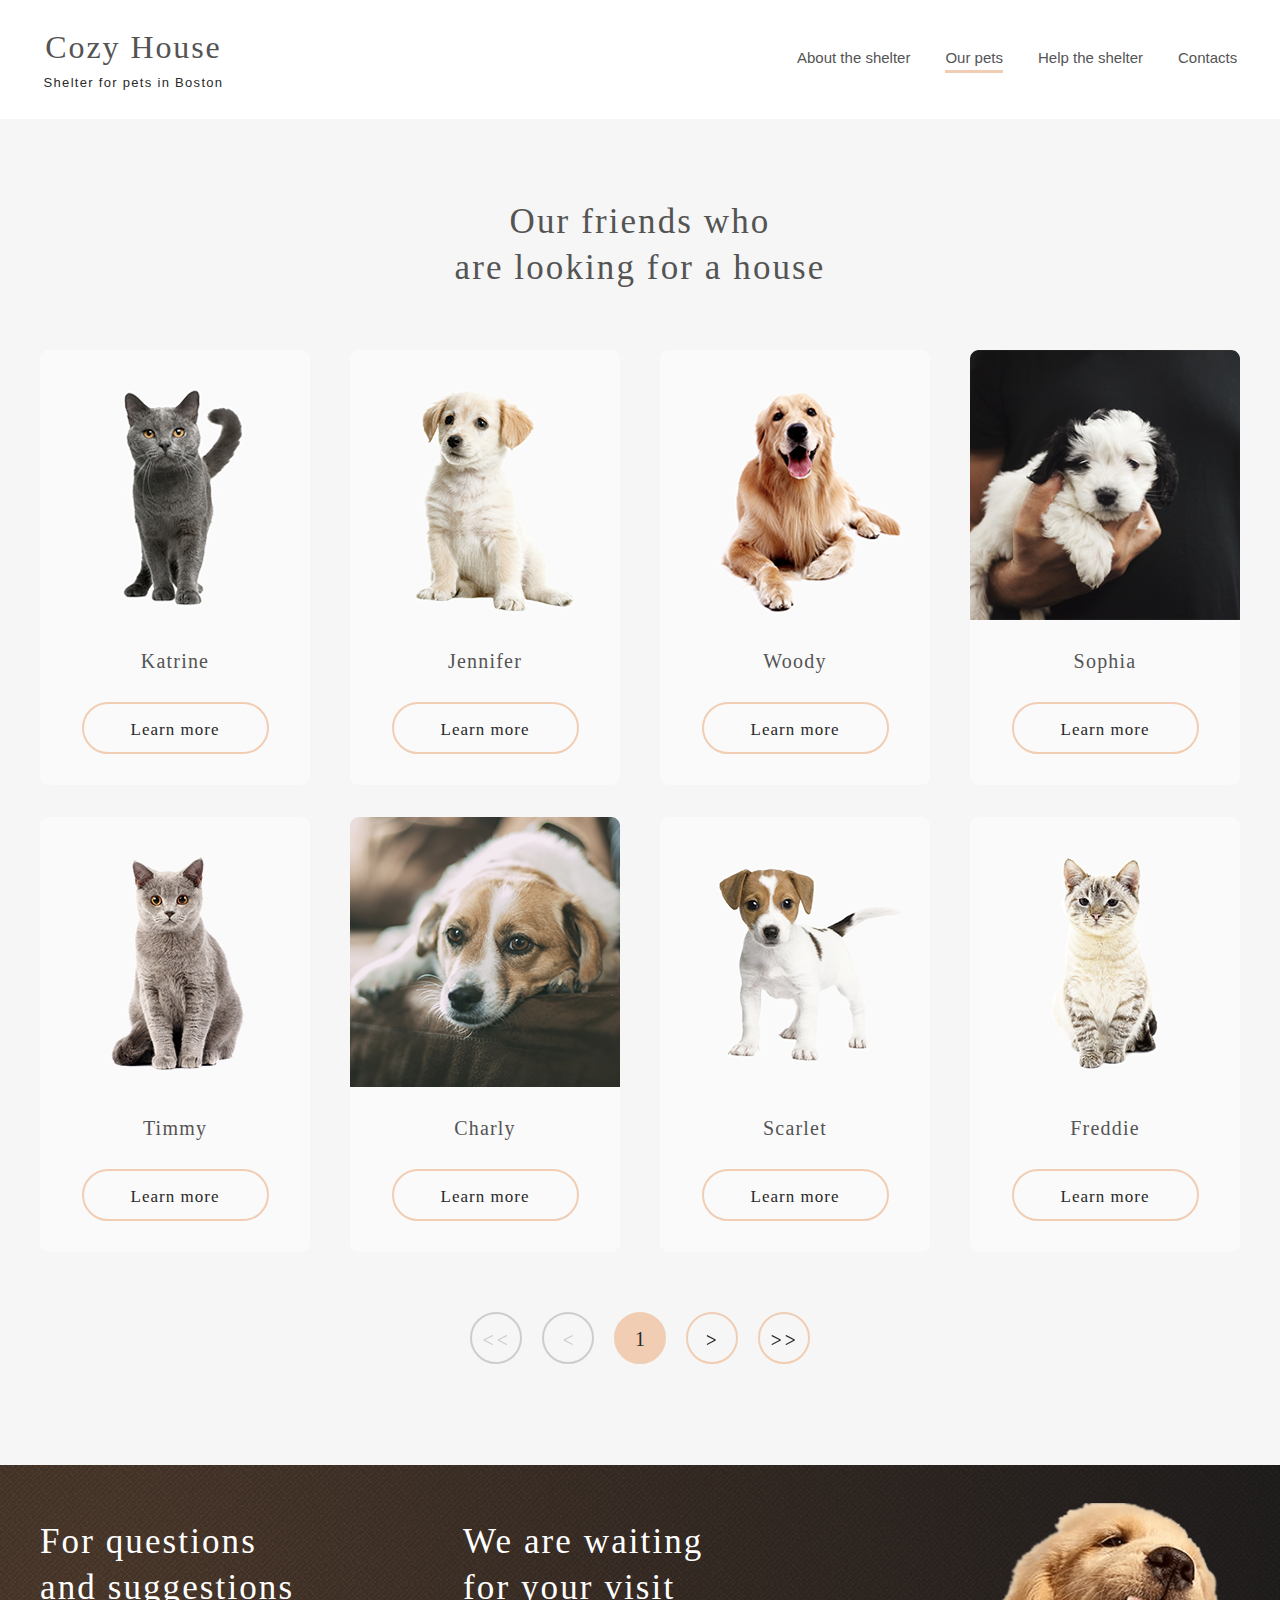
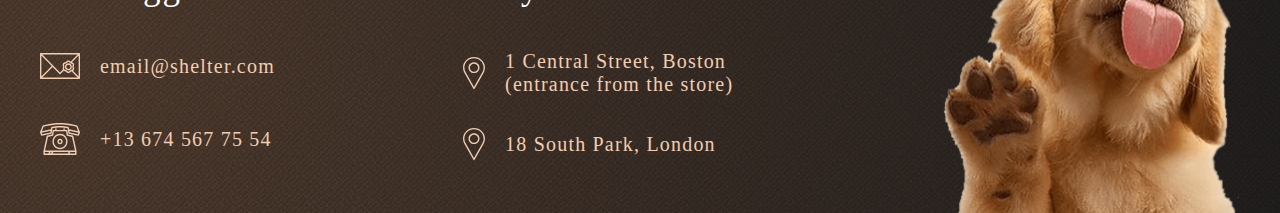
==== our_pets.html @ 76b12723 "Add files via upload" ====
<!DOCTYPE html>
<html lang="en">
  <head>
    <title>Shelter</title>
    <link rel="stylesheet" href="./css/style_pets_remastered.css" />
    <meta name="viewport" content="width=device-width, initial-scale=1.0" />
    <link
      rel="stylesheet"
      media="screen and (max-width: 768px)"
      href="./css/media_pets768.css"
    />
    <link
      rel="stylesheet"
      media="screen and (max-width: 320px)"
      href="./css/media_pets320.css"
    />
    <meta charset="UTF-8" />
    <link
      type="image/x-icon"
      href="./assets/icon/favicon_shelter.svg"
      rel="shortcut icon"
    />
    <link
      type="Image/x-icon"
      href="./assets/icon/favicon_shelter.svg"
      rel="icon"
    />
  </head>
  <body>
    <header>
      <div class="headerWrapperBox">
        <div class="navBar">
          <div class="logo">
            <a class="logoLink" href="#">
              <h1>Cozy House</h1>
              <p class="logoP">Shelter for pets in Boston</p>
            </a>
          </div>
          <div class="nav">
            <ul class="nav">
              <li>
                <a class="headerLink" href="./index.html">About the shelter</a>
              </li>
              <li><a class="headerLink" id="fixed" href="#">Our pets</a></li>
              <li>
                <a class="headerLink" href="./index.html#help"
                  >Help the shelter</a
                >
              </li>
              <li><a class="headerLink" href="#contacts">Contacts</a></li>
            </ul>
          </div>
          <div class="burger">
            <a href="#"
              ><img src="./assets/buttons/Burger.svg" alt="burer"
            /></a>
          </div>
        </div>
      </div>
    </header>
    <main>
      <div class="petsContent_Wrapper">
        <h3 class="pet">Our friends who <br />are looking for a house</h3>
        <div class="cardsContent">
          <div class="card">
            <img
              class="cardImg"
              src="./assets/pets-katrine.png"
              alt="katrine"
            />
            <div class="card1">
              <p class="pets">Katrine</p>
              <button class="learnMore">
                <p class="petsMore">Learn more</p>
              </button>
            </div>
          </div>
          <div class="card">
            <img src="./assets/pets-jennifer.png" alt="jennifer" />
            <div class="card1">
              <p class="pets">Jennifer</p>
              <button class="learnMore">
                <p class="petsMore">Learn more</p>
              </button>
            </div>
          </div>
          <div class="card">
            <img src="./assets/pets-woody.png" alt="woody" />
            <div class="card1">
              <p class="pets">Woody</p>
              <button class="learnMore">
                <p class="petsMore">Learn more</p>
              </button>
            </div>
          </div>
          <div class="card hide-off">
            <img src="./assets/pets-sophia.png" alt="sophia" />
            <div class="card1">
              <p class="pets">Sophia</p>
              <button class="learnMore">
                <p class="petsMore">Learn more</p>
              </button>
            </div>
          </div>
          <div class="card hide-off">
            <img src="./assets/pets-timmy.png" alt="timmy" />
            <div class="card1">
              <p class="pets">Timmy</p>
              <button class="learnMore">
                <p class="petsMore">Learn more</p>
              </button>
            </div>
          </div>
          <div class="card hide-off">
            <img src="./assets/pets-charly.png" alt="charly" />
            <div class="card1">
              <p class="pets">Charly</p>
              <button class="learnMore">
                <p class="petsMore">Learn more</p>
              </button>
            </div>
          </div>
          <div class="card hide-off768">
            <img src="./assets/pets-scarlet.png" alt="scarlet" />
            <div class="card1">
              <p class="pets">Scarlet</p>
              <button class="learnMore">
                <p class="petsMore">Learn more</p>
              </button>
            </div>
          </div>
          <div class="card hide-off768">
            <img src="./assets/pets-freddie.png" alt="freddie" />
            <div class="card1">
              <p class="pets">Freddie</p>
              <button class="learnMore">
                <p class="petsMore">Learn more</p>
              </button>
            </div>
          </div>
        </div>
        <div class="navigator">
          <div class="round1">
            <a href="#" class="pagination disabled"
              ><svg
                width="25"
                height="11"
                viewBox="0 0 25 11"
                fill="none"
                xmlns="http://www.w3.org/2000/svg"
              >
                <path
                  d="M9.94687 10.7852L0.913671 6.08789V4.98438L9.94687 0.287109V1.625L2.43711 5.53125L9.94687 9.44727V10.7852ZM24.018 10.7852L14.9848 6.08789V4.98438L24.018 0.287109V1.625L16.5082 5.53125L24.018 9.44727V10.7852Z"
                  fill="#CDCDCD"
                ></path></svg
            ></a>
          </div>
          <div class="round2">
            <a href="#" class="pagination disabled"
              ><svg
                width="10"
                height="11"
                viewBox="0 0 10 11"
                fill="none"
                xmlns="http://www.w3.org/2000/svg"
              >
                <path
                  d="M9.98242 10.7852L0.949219 6.08789V4.98438L9.98242 0.287109V1.625L2.47266 5.53125L9.98242 9.44727V10.7852Z"
                  fill="#CDCDCD"
                ></path></svg
            ></a>
          </div>
          <div class="number">
            <a href="#" class="pagination activePage">1</a>
          </div>
          <div class="round3">
            <a href="#" class="pagination"
              ><svg
                width="10"
                height="11"
                viewBox="0 0 10 11"
                fill="none"
                xmlns="http://www.w3.org/2000/svg"
              >
                <path
                  d="M9.04102 6.08789L0.0078125 10.7852V9.44727L7.51758 5.53125L0.0078125 1.625V0.287109L9.04102 4.98438V6.08789Z"
                  fill="#292929"
                ></path></svg
            ></a>
          </div>
          <div class="round4">
            <a href="#" class="pagination"
              ><svg
                width="25"
                height="11"
                viewBox="0 0 25 11"
                fill="none"
                xmlns="http://www.w3.org/2000/svg"
              >
                <path
                  d="M10.0055 6.08789L0.972265 10.7852V9.44727L8.48203 5.53125L0.972265 1.625V0.287109L10.0055 4.98438V6.08789ZM24.0766 6.08789L15.0434 10.7852V9.44727L22.5531 5.53125L15.0434 1.625V0.287109L24.0766 4.98438V6.08789Z"
                  fill="#292929"
                ></path></svg
            ></a>
          </div>
        </div>
      </div>
    </main>
    <footer id="contacts">
      <div class="footerWrapper">
        <div class="contacts">
          <h3 class="footer">
            For questions <br class="sizeSsmall" />and suggestions
          </h3>
          <div class="footer_email">
            <a class="footerLink" href="mailto:email@shelter.com"
              >email@shelter.com</a
            >
          </div>
          <div class="footer_phone">
            <a class="footerLink" href="tel:+136745677554">+13 674 567 75 54</a>
          </div>
        </div>
        <div class="locations">
          <h3 class="footer sizesmall">
            We are waiting <br class="sizeSsmall" />
            for your visit
          </h3>
          <div class="footer_adress1">
            <a
              class="footerLink_adress"
              href="https://maps.app.goo.gl/YAcCafszEa6BUngT7"
              target="_blank"
              >1 Central Street, Boston (entrance from the store)</a
            >
          </div>
          <div class="footer_adress2">
            <a
              class="footerLink_adress"
              href="https://maps.app.goo.gl/WRaW55X6x39eoQyZ9"
              target="_blank"
              >18 South Park, London</a
            >
          </div>
        </div>
        <img
          class="imgFooter"
          src="./assets/footer-puppy.png"
          alt="puppyFooter"
        />
      </div>
    </footer>
  </body>
</html>
---- css/style_pets_remastered.css ----
* {
  padding: 0px;
  margin: 0px;
  border: 0px;
}

a:link,
a:visited {
  text-decoration: none;
}
br.size320 {
  display: none;
}
div.burger {
  display: none;
}
html {
  line-height: 1.15;
  -webkit-text-size-adjust: 100%;
  scroll-behavior: smooth;
}
body {
  line-height: 1;
  font-family: "Arial", sans-serif;
  font-size: 15px;
  color: #4c4c4c;
  overflow-x: hidden;
  display: flex;
  flex-direction: column;
}
span.hidden {
  position: absolute;
  width: 1px;
  height: 1px;
  margin: -1px;
  border: 0;
  padding: 0;
  white-space: nowrap;
  clip-path: inset(100%);
  clip: rect(0 0 0 0);
  overflow: hidden;
  cursor: pointer;
  color: inherit;
}
*,
*:before,
*:after {
  box-sizing: border-box;
}

/*Menu*/

header {
  background-color: transparent;
}

div.headerWrapperBox {
  max-width: 1230px;
  padding: 0 15px;
  margin: 0 auto;
}
div.navBar {
  padding: 30px 0px;
  display: flex;
  align-items: center;
  justify-content: space-between;
}

div.nav {
  margin-top: auto;
  margin-bottom: auto;
  width: 443px;
  height: 27px;
  display: flex;
  justify-content: space-between;
}

ul li {
  list-style-type: none;
  font-family: "Arial";
  font-style: normal;
  font-weight: 400;
  font-size: 15px;
  line-height: 160%;
  color: #cdcdcd;
}

ul.nav {
  padding: 0px;
  gap: 35px;
  color: #cdcdcd;
  display: flex;
  flex-direction: row;
  font-family: Arial, Helvetica, sans-serif;
}

h1 {
  color: rgb(84, 84, 84);
  font-family: "Georgia", serif;
  font-weight: 400;
  font-size: 32px;
  line-height: 110%;
  letter-spacing: 0.06em;
  margin-bottom: 11px;
}
a.headerLink#fixed {
  cursor: pointer;
  font-size: 15px;
  line-height: 160%;
  border-bottom: 3px solid #f1cdb3;
  pointer-events: none;
  color: rgb(84, 84, 84);
  padding-bottom: 4px;
  font-family: "Arial", sans-serif;
}

a.headerLink:link {
  color: rgb(84, 84, 84);
  font-family: "Arial", sans-serif;
  text-decoration: none;
  font-style: normal;
  font-weight: 400;
  width: 114px;
  font-size: 15px;
  line-height: 160%;
  padding-bottom: 2px;
}
a.headerLink:hover {
  text-decoration: none;
  color: rgb(84, 84, 84);
  border-bottom: 3px solid #f1cdb3;
  height: 3px;
  font-weight: 400;
  font-size: 15px;
  line-height: 160%;
  padding-bottom: 2px;
}

a.headerLink:visited {
  text-decoration: none;
  color: rgb(84, 84, 84);
  padding-bottom: 2px;
}

/*Logo Link*/
div.logo {
  text-align: center;
  width: 187px;
}
a.logoLink:link {
  text-decoration: none;
}
p.logoP {
  color: rgb(41, 41, 41);
  font-weight: 400;
  font-size: 13px;
  letter-spacing: 0.1em;
}

/*Body*/
main {
  flex: 1 1 auto;
  background-color: #f6f6f6;
}
div.petsContent_Wrapper {
  max-width: 1230px;
  padding: 80px 15px 101px;
  margin: 0 auto;
  text-align: center;
}
h3.pet {
  max-width: 400px;
  text-align: center;
  font-family: "Georgia", serif;
  font-style: normal;
  font-weight: 400;
  font-size: 35px;
  line-height: 130%;
  letter-spacing: 0.06em;
  color: #545454;
  margin: 0 auto;
  margin-bottom: 60px;
}
div.cardsContent {
  display: flex;
  flex-wrap: wrap;
  gap: 32px 40px;
  margin-bottom: 60px;
}
div.card {
  background: #fafafa;
  border-radius: 9px;
  width: 270px;
  height: 435px;
  display: grid;
  transition: 0.3s all ease-in;
}

div.card1 {
  padding-top: 30px;
}
p.pets {
  font-family: "Georgia", serif;
  font-weight: 400;
  font-size: 20px;
  letter-spacing: 0.06em;
  text-align: center;
  color: #545454;
}
button.learnMore {
  padding: 15px 42px;
  margin-top: 31px;
  margin-bottom: 30px;
  border: 2px solid #f1cdb3;
  background: #fafafa;
  border-radius: 100px;
  width: 187px;
  height: 52px;
  align-content: center;
  transition: 0.2s all ease-in;
}
div.card:hover .learnMore {
  background: #fddcc4;
  transition: 0.2s all ease-in;
}
div.card:hover {
  cursor: pointer;
  background-color: #fff;
  box-shadow: 0 2px 35px 14px rgba(13, 13, 13, 0.04);
  transition: 0.2s all ease-in;
}
p.petsMore {
  font-family: "Georgia", serif;
  font-weight: 400;
  font-size: 17px;
  line-height: 130%;
  letter-spacing: 0.06em;
  color: #292929;
}

/*Pet pagination*/
div.navigator {
  margin: 0 auto;
  display: flex;
  max-width: 340px;
  justify-content: space-between;
}
a.pagination {
  transition: 0.2s all ease-in;
  position: relative;
  display: block;
  border: 2px solid #f1cdb3;
  border-radius: 50%;
  padding: 14px 19px;
  text-align: center;
  width: 52px;
  height: 52px;
  font-family: "Georgia", serif;
  font-weight: 400;
  font-size: 20px;
  line-height: 115%;
  letter-spacing: 0.06em;
  text-align: center;
  color: #292929;
}
a.disabled {
  transition: 0.2s all ease-in;
  display: block;
  border: 2px solid #cdcdcd;
  border-radius: 100px;
  padding: 14px 21px;
  width: 52px;
  height: 52px;
}
a.disabled:hover {
  cursor: default;
  background-color: transparent;
  border: 2px solid #cdcdcd;
}
svg {
  position: absolute;
  top: 53%;
  left: 50%;
  transform: translate(-53%, -50%);
}
a.activePage {
  font-family: "Georgia", serif;
  font-style: normal;
  font-weight: 400;
  font-size: 20px;
  line-height: 115%;
  letter-spacing: 0.06em;
  color: #292929;
  background-color: #f1cdb3;
  cursor: default;
}
/*Footer*/
footer {
  background: url(../assets/noise_transparent@2x.png),
    radial-gradient(110.67% 538.64% at 5.73% 50%, #513d2f 0%, #1a1a1c 100%),
    linear-gradient(0deg, #211f20, #211f20);
}
div.footerWrapper {
  max-width: 1230px;
  padding: 38px 15px 0px 15px;
  display: flex;
  justify-content: space-between;
  margin: 0 auto;
}
div.contacts {
  max-width: 280px;
  padding-top: 16px;
}
div.locations {
  margin-left: -6px;
  padding-top: 16px;
  max-width: 302px;
}
h3.footer {
  font-family: "Georgia", serif;
  font-style: normal;
  font-weight: 400;
  font-size: 35px;
  line-height: 130%;
  letter-spacing: 0.06em;
  color: #ffffff;
  margin-bottom: 40px;
}
div.footer_email {
  margin-bottom: 40px;
  background: url(../assets/icon/icon-email.svg);
  background-position: 0 0;
  background-repeat: no-repeat;
}
div.footer_phone {
  margin-bottom: 40px;
  background: url(../assets/icon/icon-phone.svg);
  background-position: 0 0;
  background-repeat: no-repeat;
}
div.footer_adress1 {
  margin-bottom: 32px;
  padding-left: 42px;
  background: url(../assets/icon/icon-marker.svg);
  background-position: 0 50%;
  background-repeat: no-repeat;
}
div.footer_adress2 {
  background: url(../assets/icon/icon-marker.svg);
  background-position: 0 0;
  background-repeat: no-repeat;
  padding: 5px 0px 5px 42px;
}
.footerLink {
  display: block;
  font-family: "Georgia", serif;
  font-style: normal;
  font-weight: 400;
  font-size: 20px;
  line-height: 115%;
  letter-spacing: 0.06em;
  color: #f1cdb3;
  padding: 5px 0px 5px 60px;
}
.footerLink_adress {
  display: block;
  font-family: "Georgia", serif;
  font-style: normal;
  font-weight: 400;
  font-size: 20px;
  line-height: 115%;
  letter-spacing: 0.06em;
  color: #f1cdb3;
}
*,
*:before,
*:after {
  box-sizing: border-box;
}
---- css/media_pets768.css ----
@media (min-width: 768px) and (max-width: 1199px) {
  div.headerWrapperBox {
    max-width: 768px;
    padding: 0;
  }
  div.navBar {
    padding: 30px;
  }

  /*main*/
  div.petsContent_Wrapper {
    padding: 60px 30px 70px 30px;
    height: 1733px;
  }
  h3.pet {
    margin-top: 21px;
    margin-bottom: 30px;
  }
  div.cardsContent {
    row-gap: 30px;
    column-gap: 40px;
    margin-left: 64px;
    margin-bottom: 38px;
  }
  div.hide-off768 {
    display: none;
  }

  /*footer*/
  div.footerWrapper {
    max-width: 768px;
    height: 639px;
    padding: 0;
    display: flex;
    flex-direction: row;
  }
  img.imgFooter {
    position: absolute;
    margin-top: 329px;
    margin-left: 234px;
  }
  div.contacts {
    padding-top: 0;
    margin-top: 30px;
    margin-left: 64px;
  }
  div.locations {
    padding-top: 0;
    margin-top: 30px;
    margin-right: 64px;
  }
  div.footer_adress1 {
    margin-bottom: 32px;
    margin-top: -6px;
  }
  div.footerLink {
    display: block;
    font-family: "Georgia", serif;
    font-style: normal;
    font-weight: 400;
    font-size: 20px;
    line-height: 115%;
    letter-spacing: 0.06em;
    color: #f1cdb3;
    padding: 5px 0px 5px 60px;
  }
  div.footerLink_adress {
    display: block;
    font-family: "Georgia", serif;
    font-style: normal;
    font-weight: 400;
    font-size: 20px;
    line-height: 115%;
    letter-spacing: 0.06em;
    color: #f1cdb3;
  }
}
---- css/media_pets320.css ----
@media (min-width: 320px) and (max-width: 767px) {
  /*header*/
  div.headerWrapperBox {
    padding: 0;
    width: 100%;
  }
  * {
    padding: 0px;
    margin: 0px;
    border: 0px;
  }
  html {
    overflow-x: hidden;
    max-width: 320px;
  }
  body {
    max-width: 320px;
  }
  header {
    margin: 0;
  }
  div.burger {
    display: flex;
    align-items: center;
    margin-top: 32px;
  }
  div.nav {
    display: none;
  }
  div.hide-off {
    display: none;
  }
  div.navBar {
    padding: 0;
    padding-bottom: 30px;
    padding-right: 22px;
  }
  div.logo {
    margin: 30px 0 0px 20px;
  }

  /*pets content*/
  div.petsContent_Wrapper {
    margin: 42px 10px 0 10px;
    padding: 0;
    height: 1607px;
  }
  h3.pet {
    font-family: "Georgia";
    font-style: normal;
    font-weight: 400;
    font-size: 25px;
    line-height: 130%;
    display: flex;
    align-items: center;
    text-align: center;
    letter-spacing: 0.06em;
    padding-left: 8px;
  }
  div.cardsContent {
    margin: 0;
    padding-left: 15px;
    margin-top: 42px;
    margin-bottom: 40px;
  }
  div.card1 {
    padding-top: 27px;
  }
  /*footer*/
  div.footerWrapper {
    max-width: 320px;
    flex-direction: column;
    height: auto;
  }
  h3.footer {
    font-family: "Georgia";
    font-style: normal;
    font-weight: 400;
    font-size: 25px;
    line-height: 130%;
    letter-spacing: 0.06em;
    text-align: center;
  }

  div.contacts {
    margin: 30px 21px 0 21px;
  }
  div.footer_email {
    margin-left: 14px;
  }
  div.footer_phone {
    margin-left: 19px;
  }
  br.sizeSsmall {
    display: none;
  }
  div.locations {
    margin: 0;
  }
  img.imgFooter {
    width: 260px;
    height: 269px;
    position: absolute;
    margin-top: 540px;
    margin-left: 30px;
  }
  h3.sizesmall {
    margin-left: 18px;
    margin-top: -3px;
  }
  div.footer_adress1 {
    margin-left: 10px;
    margin-top: 0;
    margin-bottom: 39px;
  }
  a.footerLink_adress {
    letter-spacing: 0.0556em;
  }
  div.footer_adress2 {
    margin-left: 10px;
    margin-top: 0;
  }
  footer {
    height: 809px;
  }
}
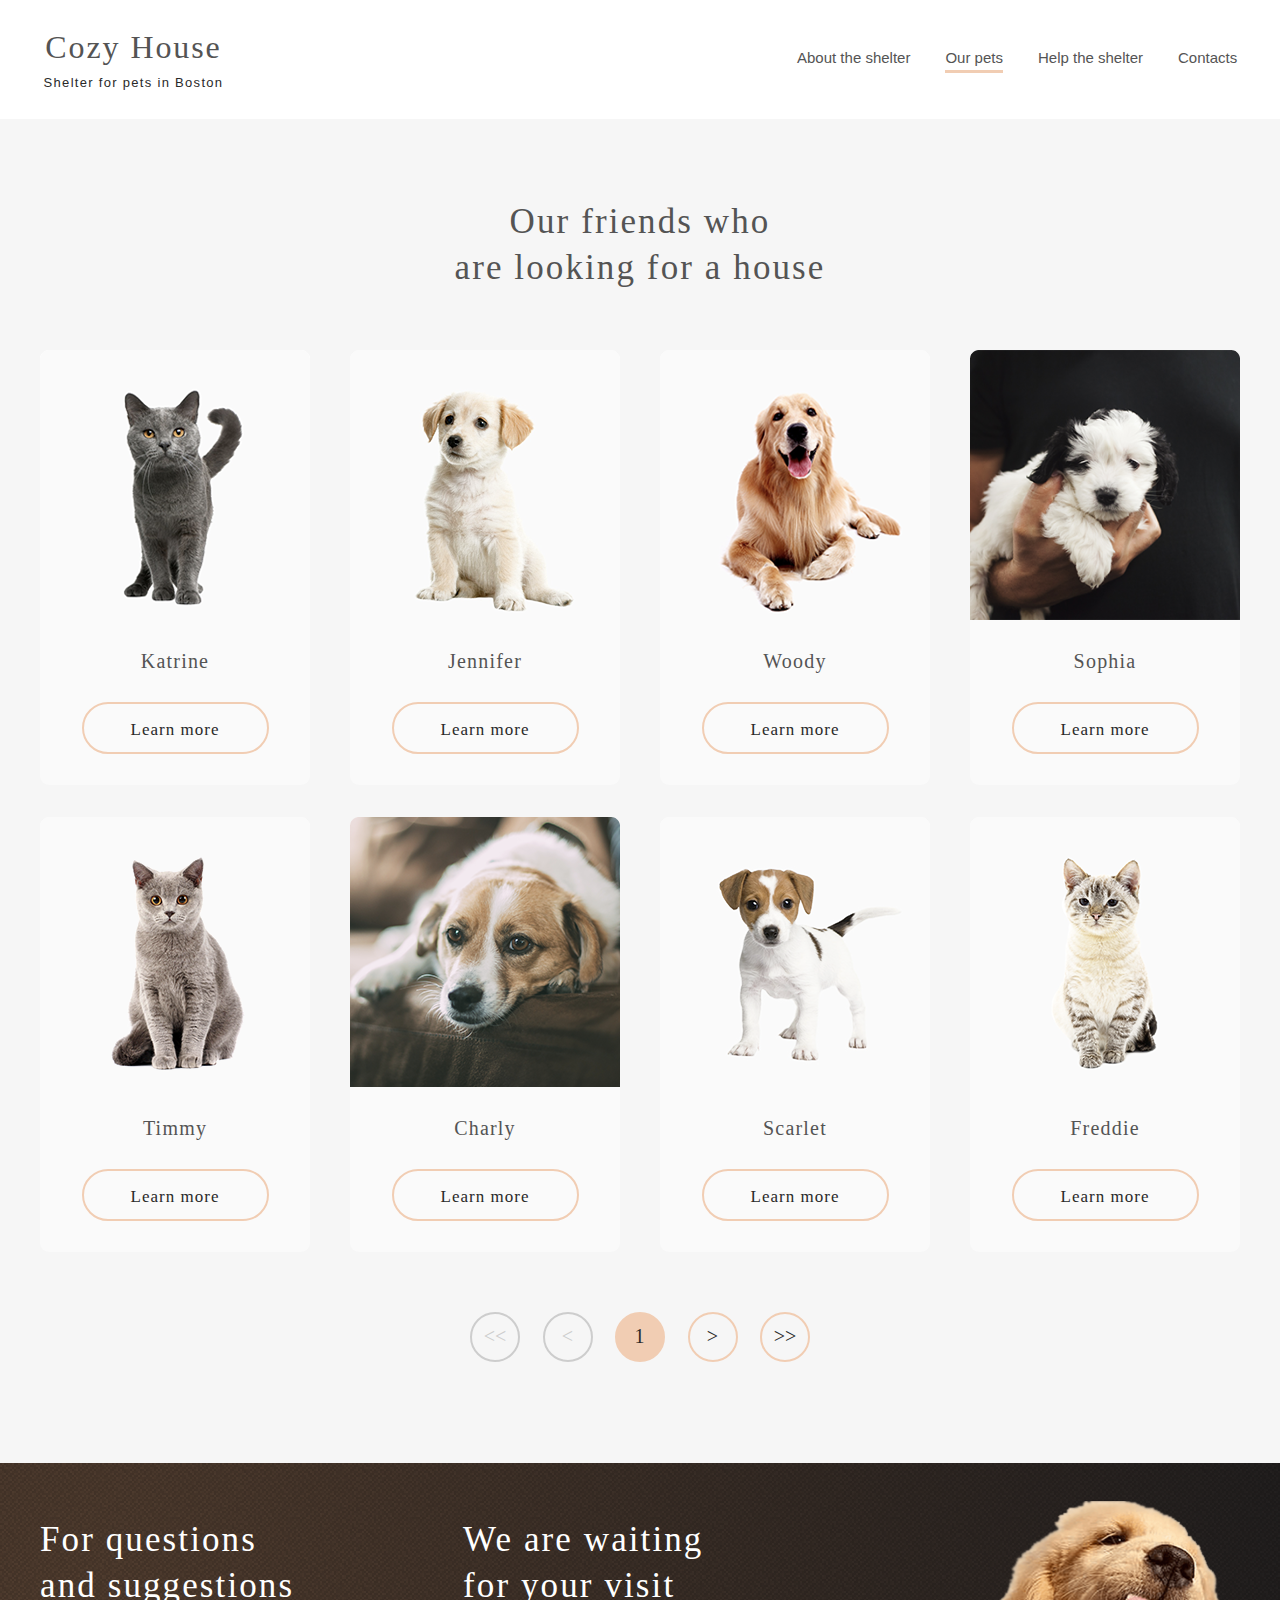
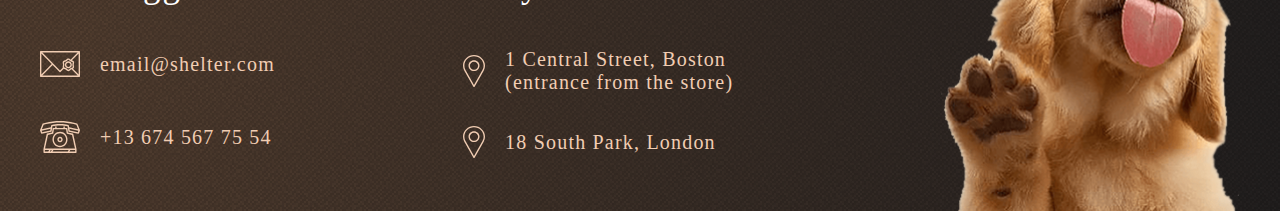
==== commit 758dea52: "Add files via upload" ====
--- a/our_pets.html
+++ b/our_pets.html
@@ -2,17 +2,17 @@
 <html lang="en">
   <head>
     <title>Shelter</title>
-    <link rel="stylesheet" href="./css/style_pets_remastered.css" />
+    <link rel="stylesheet" href="./css/our_pets_style.css" />
     <meta name="viewport" content="width=device-width, initial-scale=1.0" />
     <link
       rel="stylesheet"
-      media="screen and (max-width: 768px)"
-      href="./css/media_pets768.css"
+      media="screen and (min-width: 768px) and (max-width: 1199px)"
+      href="./css/our_pets_768px.css"
     />
     <link
       rel="stylesheet"
-      media="screen and (max-width: 320px)"
-      href="./css/media_pets320.css"
+      media="screen and (min-width: 320px) and (max-width: 767px)"
+      href="./css/our_pets_320px.css"
     />
     <meta charset="UTF-8" />
     <link
@@ -52,7 +52,7 @@
           </div>
           <div class="burger">
             <a href="#"
-              ><img src="./assets/buttons/Burger.svg" alt="burer"
+              ><img src="./assets/buttons/BurgerBlack.svg" alt="burer"
             /></a>
           </div>
         </div>
@@ -141,67 +141,19 @@
         </div>
         <div class="navigator">
           <div class="round1">
-            <a href="#" class="pagination disabled"
-              ><svg
-                width="25"
-                height="11"
-                viewBox="0 0 25 11"
-                fill="none"
-                xmlns="http://www.w3.org/2000/svg"
-              >
-                <path
-                  d="M9.94687 10.7852L0.913671 6.08789V4.98438L9.94687 0.287109V1.625L2.43711 5.53125L9.94687 9.44727V10.7852ZM24.018 10.7852L14.9848 6.08789V4.98438L24.018 0.287109V1.625L16.5082 5.53125L24.018 9.44727V10.7852Z"
-                  fill="#CDCDCD"
-                ></path></svg
-            ></a>
+            <a href="#" class="pagination disabled"><<</a>
           </div>
           <div class="round2">
-            <a href="#" class="pagination disabled"
-              ><svg
-                width="10"
-                height="11"
-                viewBox="0 0 10 11"
-                fill="none"
-                xmlns="http://www.w3.org/2000/svg"
-              >
-                <path
-                  d="M9.98242 10.7852L0.949219 6.08789V4.98438L9.98242 0.287109V1.625L2.47266 5.53125L9.98242 9.44727V10.7852Z"
-                  fill="#CDCDCD"
-                ></path></svg
-            ></a>
+            <a href="#" class="pagination disabled"><</a>
           </div>
           <div class="number">
             <a href="#" class="pagination activePage">1</a>
           </div>
           <div class="round3">
-            <a href="#" class="pagination"
-              ><svg
-                width="10"
-                height="11"
-                viewBox="0 0 10 11"
-                fill="none"
-                xmlns="http://www.w3.org/2000/svg"
-              >
-                <path
-                  d="M9.04102 6.08789L0.0078125 10.7852V9.44727L7.51758 5.53125L0.0078125 1.625V0.287109L9.04102 4.98438V6.08789Z"
-                  fill="#292929"
-                ></path></svg
-            ></a>
+            <a href="#" class="pagination">></a>
           </div>
           <div class="round4">
-            <a href="#" class="pagination"
-              ><svg
-                width="25"
-                height="11"
-                viewBox="0 0 25 11"
-                fill="none"
-                xmlns="http://www.w3.org/2000/svg"
-              >
-                <path
-                  d="M10.0055 6.08789L0.972265 10.7852V9.44727L8.48203 5.53125L0.972265 1.625V0.287109L10.0055 4.98438V6.08789ZM24.0766 6.08789L15.0434 10.7852V9.44727L22.5531 5.53125L15.0434 1.625V0.287109L24.0766 4.98438V6.08789Z"
-                  fill="#292929"
-                ></path></svg
-            ></a>
+            <a href="#" class="pagination">>></a>
           </div>
         </div>
       </div>
--- a/css/our_pets_style.css
+++ b/css/our_pets_style.css
@@ -0,0 +1,390 @@
+* {
+  padding: 0px;
+  margin: 0px;
+  border: 0px;
+}
+
+a:link,
+a:visited {
+  text-decoration: none;
+}
+br.size320 {
+  display: none;
+}
+div.burger {
+  display: none;
+}
+html {
+  line-height: 1.15;
+  -webkit-text-size-adjust: 100%;
+  scroll-behavior: smooth;
+}
+body {
+  line-height: 1;
+  font-family: "Arial", sans-serif;
+  font-size: 15px;
+  color: #4c4c4c;
+  overflow-x: hidden;
+  display: flex;
+  flex-direction: column;
+}
+span.hidden {
+  position: absolute;
+  width: 1px;
+  height: 1px;
+  margin: -1px;
+  border: 0;
+  padding: 0;
+  white-space: nowrap;
+  clip-path: inset(100%);
+  clip: rect(0 0 0 0);
+  overflow: hidden;
+  cursor: pointer;
+  color: inherit;
+}
+*,
+*:before,
+*:after {
+  box-sizing: border-box;
+}
+
+/*Menu*/
+
+header {
+  background-color: transparent;
+}
+
+div.headerWrapperBox {
+  max-width: 1230px;
+  padding: 0 15px;
+  margin: 0 auto;
+}
+div.navBar {
+  padding: 30px 0px;
+  display: flex;
+  align-items: center;
+  justify-content: space-between;
+}
+
+div.nav {
+  margin-top: auto;
+  margin-bottom: auto;
+  width: 443px;
+  height: 27px;
+  display: flex;
+  justify-content: space-between;
+}
+
+ul li {
+  list-style-type: none;
+  font-family: "Arial";
+  font-style: normal;
+  font-weight: 400;
+  font-size: 15px;
+  line-height: 160%;
+  color: #cdcdcd;
+}
+
+ul.nav {
+  padding: 0px;
+  gap: 35px;
+  color: #cdcdcd;
+  display: flex;
+  flex-direction: row;
+  font-family: Arial, Helvetica, sans-serif;
+}
+
+h1 {
+  color: rgb(84, 84, 84);
+  font-family: "Georgia", serif;
+  font-weight: 400;
+  font-size: 32px;
+  line-height: 110%;
+  letter-spacing: 0.06em;
+  margin-bottom: 11px;
+}
+a.headerLink#fixed {
+  cursor: pointer;
+  font-size: 15px;
+  line-height: 160%;
+  border-bottom: 3px solid #f1cdb3;
+  pointer-events: none;
+  color: rgb(84, 84, 84);
+  padding-bottom: 4px;
+  font-family: "Arial", sans-serif;
+}
+
+a.headerLink:link {
+  color: rgb(84, 84, 84);
+  font-family: "Arial", sans-serif;
+  text-decoration: none;
+  font-style: normal;
+  font-weight: 400;
+  width: 114px;
+  font-size: 15px;
+  line-height: 160%;
+  padding-bottom: 2px;
+}
+a.headerLink:hover {
+  text-decoration: none;
+  color: rgb(84, 84, 84);
+  border-bottom: 3px solid #f1cdb3;
+  height: 3px;
+  font-weight: 400;
+  font-size: 15px;
+  line-height: 160%;
+  padding-bottom: 2px;
+}
+
+a.headerLink:visited {
+  text-decoration: none;
+  color: rgb(84, 84, 84);
+  padding-bottom: 2px;
+}
+
+/*Logo Link*/
+div.logo {
+  text-align: center;
+  width: 187px;
+}
+a.logoLink:link {
+  text-decoration: none;
+}
+p.logoP {
+  color: rgb(41, 41, 41);
+  font-weight: 400;
+  font-size: 13px;
+  letter-spacing: 0.1em;
+}
+
+/*Body*/
+main {
+  flex: 1 1 auto;
+  background-color: #f6f6f6;
+}
+div.petsContent_Wrapper {
+  max-width: 1230px;
+  padding: 80px 15px 101px;
+  margin: 0 auto;
+  text-align: center;
+}
+h3.pet {
+  max-width: 400px;
+  text-align: center;
+  font-family: "Georgia", serif;
+  font-style: normal;
+  font-weight: 400;
+  font-size: 35px;
+  line-height: 130%;
+  letter-spacing: 0.06em;
+  color: #545454;
+  margin: 0 auto;
+  margin-bottom: 60px;
+}
+div.cardsContent {
+  display: flex;
+  flex-wrap: wrap;
+  justify-content: center;
+  gap: 32px 40px;
+  margin-bottom: 60px;
+}
+div.card {
+  background: #fafafa;
+  border-radius: 9px;
+  width: 270px;
+  height: 435px;
+  display: grid;
+  transition: 0.3s all ease-in;
+}
+
+div.card1 {
+  padding-top: 30px;
+}
+p.pets {
+  font-family: "Georgia", serif;
+  font-weight: 400;
+  font-size: 20px;
+  letter-spacing: 0.06em;
+  text-align: center;
+  color: #545454;
+}
+button.learnMore {
+  padding: 15px 42px;
+  margin-top: 31px;
+  margin-bottom: 30px;
+  border: 2px solid #f1cdb3;
+  background: #fafafa;
+  border-radius: 100px;
+  width: 187px;
+  height: 52px;
+  align-content: center;
+  transition: 0.2s all ease-in;
+}
+div.card:hover .learnMore {
+  background: #fddcc4;
+  transition: 0.2s all ease-in;
+}
+div.card:hover {
+  cursor: pointer;
+  background-color: #fff;
+  box-shadow: 0 2px 35px 14px rgba(13, 13, 13, 0.04);
+  transition: 0.2s all ease-in;
+}
+p.petsMore {
+  font-family: "Georgia", serif;
+  font-weight: 400;
+  font-size: 17px;
+  line-height: 130%;
+  letter-spacing: 0.06em;
+  color: #292929;
+}
+
+/*Pet pagination*/
+div.navigator {
+  margin: 0 auto;
+  display: flex;
+  max-width: 340px;
+  justify-content: space-between;
+}
+a.pagination {
+  transition: 0.2s all ease-in;
+  display: block;
+  width: 50px;
+  height: 50px;
+  border: 2px solid #f1cdb3;
+  border-radius: 100px;
+  background-color: transparent;
+  cursor: pointer;
+  z-index: 10;
+  position: relative;
+  text-align: center;
+  line-height: 45px;
+  color: #292929;
+  font-family: "Georgia";
+  font-style: normal;
+  font-weight: 400;
+  font-size: 20px;
+}
+
+a.pagination:hover {
+  background-color: #f1cdb3;
+  border-color: none;
+  transition: 0.2s all ease-in;
+}
+
+a.disabled {
+  transition: 0.2s all ease-in;
+  display: block;
+  width: 50px;
+  height: 50px;
+  border: 2px solid #cdcdcd;
+  border-radius: 100px;
+  background-color: transparent;
+  cursor: pointer;
+  z-index: 10;
+  position: relative;
+  text-align: center;
+  line-height: 45px;
+  color: #cdcdcd;
+  font-family: "Georgia";
+  font-style: normal;
+  font-weight: 400;
+  font-size: 20px;
+}
+
+a.disabled:hover {
+  cursor: default;
+  background-color: transparent;
+  border: 2px solid #cdcdcd;
+}
+
+a.activePage {
+  font-family: "Georgia", serif;
+  font-style: normal;
+  font-weight: 400;
+  font-size: 20px;
+  letter-spacing: 0.06em;
+  color: #292929;
+  background-color: #f1cdb3;
+  cursor: default;
+  line-height: 45px;
+  color: #292929;
+}
+/*Footer*/
+footer {
+  background: url(../assets/noise_transparent@2x.png),
+    radial-gradient(110.67% 538.64% at 5.73% 50%, #513d2f 0%, #1a1a1c 100%),
+    linear-gradient(0deg, #211f20, #211f20);
+}
+.footerWrapper {
+  max-width: 1230px;
+  padding: 38px 15px 0px 15px;
+  display: flex;
+  justify-content: space-between;
+  margin: 0 auto;
+}
+div.contacts {
+  max-width: 280px;
+  padding-top: 16px;
+}
+div.locations {
+  margin-left: -6px;
+  padding-top: 16px;
+  max-width: 302px;
+}
+h3.footer {
+  font-family: "Georgia", serif;
+  font-style: normal;
+  font-weight: 400;
+  font-size: 35px;
+  line-height: 130%;
+  letter-spacing: 0.06em;
+  color: #ffffff;
+  margin-bottom: 40px;
+}
+div.footer_email {
+  margin-bottom: 40px;
+  background: url(../assets/icon/icon-email.svg);
+  background-position: 0 0;
+  background-repeat: no-repeat;
+}
+div.footer_phone {
+  margin-bottom: 40px;
+  background: url(../assets/icon/icon-phone.svg);
+  background-position: 0 0;
+  background-repeat: no-repeat;
+}
+div.footer_adress1 {
+  margin-bottom: 32px;
+  padding-left: 42px;
+  background: url(../assets/icon/icon-marker.svg);
+  background-position: 0 50%;
+  background-repeat: no-repeat;
+}
+div.footer_adress2 {
+  background: url(../assets/icon/icon-marker.svg);
+  background-position: 0 0;
+  background-repeat: no-repeat;
+  padding: 5px 0px 5px 42px;
+}
+.footerLink {
+  display: block;
+  font-family: "Georgia", serif;
+  font-style: normal;
+  font-weight: 400;
+  font-size: 20px;
+  line-height: 115%;
+  letter-spacing: 0.06em;
+  color: #f1cdb3;
+  padding: 5px 0px 5px 60px;
+}
+.footerLink_adress {
+  display: block;
+  font-family: "Georgia", serif;
+  font-style: normal;
+  font-weight: 400;
+  font-size: 20px;
+  line-height: 115%;
+  letter-spacing: 0.06em;
+  color: #f1cdb3;
+}
--- a/css/our_pets_768px.css
+++ b/css/our_pets_768px.css
@@ -0,0 +1,87 @@
+@media screen and (min-width: 768px) and (max-width: 1199px) {
+  html {
+    scroll-behavior: smooth;
+  }
+  div.wrapper {
+    position: relative;
+  }
+  div.headerWrapperBox {
+    width: 100%;
+    padding: 0 30px 0 30px;
+  }
+  div.nav {
+    width: 443px;
+  }
+  div.burger {
+    display: none;
+  }
+  div.container {
+    position: relative;
+  }
+  /*main*/
+  div.petsContent_Wrapper {
+    padding: 60px 30px 70px 30px;
+  }
+  h3.pet {
+    margin-top: 21px;
+    margin-bottom: 30px;
+  }
+  div.cardsContent {
+    justify-content: center;
+    row-gap: 30px;
+    column-gap: 40px;
+    margin-bottom: 38px;
+  }
+  div.hide-off768 {
+    display: none;
+  }
+
+  /*footer*/
+  div.footerWrapper {
+    max-width: 768px;
+    height: 639px;
+    padding: 0;
+    display: flex;
+    flex-direction: row;
+  }
+  img.imgFooter {
+    position: absolute;
+    margin-top: 329px;
+    margin-left: 234px;
+  }
+  div.contacts {
+    padding-top: 0;
+    margin-top: 30px;
+    margin-left: 64px;
+  }
+  div.locations {
+    padding-top: 0;
+    margin-top: 30px;
+    margin-right: 64px;
+  }
+  div.footer_adress1 {
+    margin-bottom: 32px;
+    margin-top: -6px;
+  }
+  div.footerLink {
+    display: block;
+    font-family: "Georgia", serif;
+    font-style: normal;
+    font-weight: 400;
+    font-size: 20px;
+    line-height: 115%;
+    letter-spacing: 0.06em;
+    color: #f1cdb3;
+    padding: 5px 0px 5px 60px;
+  }
+  div.footerLink_adress {
+    display: block;
+    font-family: "Georgia", serif;
+    font-style: normal;
+    font-weight: 400;
+    font-size: 20px;
+    line-height: 115%;
+    letter-spacing: 0.06em;
+    color: #f1cdb3;
+  }
+}
--- a/css/our_pets_320px.css
+++ b/css/our_pets_320px.css
@@ -0,0 +1,125 @@
+@media screen and (min-width: 320px) and (max-width: 767px) {
+  html {
+    scroll-behavior: smooth;
+  }
+  div.startScreen {
+    overflow-y: unset;
+  }
+  * {
+    padding: 0px;
+    margin: 0px;
+    border: 0px;
+  }
+  html {
+    overflow-x: hidden;
+  }
+
+  header {
+    margin: 0;
+  }
+  div.burger {
+    padding: 30px 20px 0 0;
+    display: flex;
+    align-items: center;
+  }
+  div.nav {
+    display: none;
+  }
+  div.navBar {
+    padding: 0 0 30px 0;
+  }
+  div.logo {
+    margin: 30px 46px 0px 20px;
+  }
+  div.headerWrapperBox {
+    padding: 0;
+    width: 100%;
+  }
+
+  /*pets content*/
+  div.petsContent_Wrapper {
+    margin: 42px 10px 0 10px;
+    padding: 0;
+    padding-bottom: 43px;
+  }
+  h3.pet {
+    font-family: "Georgia";
+    font-style: normal;
+    font-weight: 400;
+    font-size: 25px;
+    line-height: 130%;
+    display: flex;
+    align-items: center;
+    text-align: center;
+    letter-spacing: 0.06em;
+    padding-left: 8px;
+    margin-bottom: 0;
+  }
+  div.cardsContent {
+    margin: 0;
+    margin-top: 42px;
+    margin-bottom: 40px;
+  }
+  div.card1 {
+    padding-top: 27px;
+  }
+
+  /*footer*/
+  div.footerWrapper {
+    padding: 0;
+    flex-direction: column;
+    height: auto;
+  }
+  h3.footer {
+    font-family: "Georgia";
+    font-style: normal;
+    font-weight: 400;
+    font-size: 25px;
+    line-height: 130%;
+    letter-spacing: 0.06em;
+    text-align: center;
+  }
+  div.contacts {
+    padding-top: 0;
+    margin: 30px 21px 0 21px;
+  }
+  div.footer_email {
+    margin-left: 14px;
+  }
+  div.footer_phone {
+    margin-left: 19px;
+  }
+  br.sizeSsmall {
+    display: none;
+  }
+  div.locations {
+    padding-top: 0;
+    margin: 0;
+  }
+  img.imgFooter {
+    width: 260px;
+    height: 269px;
+    position: absolute;
+    margin-top: 540px;
+    margin-left: 30px;
+  }
+  h3.sizesmall {
+    margin-left: 18px;
+    margin-top: -3px;
+  }
+  div.footer_adress1 {
+    margin-left: 10px;
+    margin-top: 0;
+    margin-bottom: 39px;
+  }
+  a.footerLink_adress {
+    letter-spacing: 0.0556em;
+  }
+  div.footer_adress2 {
+    margin-left: 10px;
+    margin-top: 0;
+  }
+  footer {
+    height: 809px;
+  }
+}
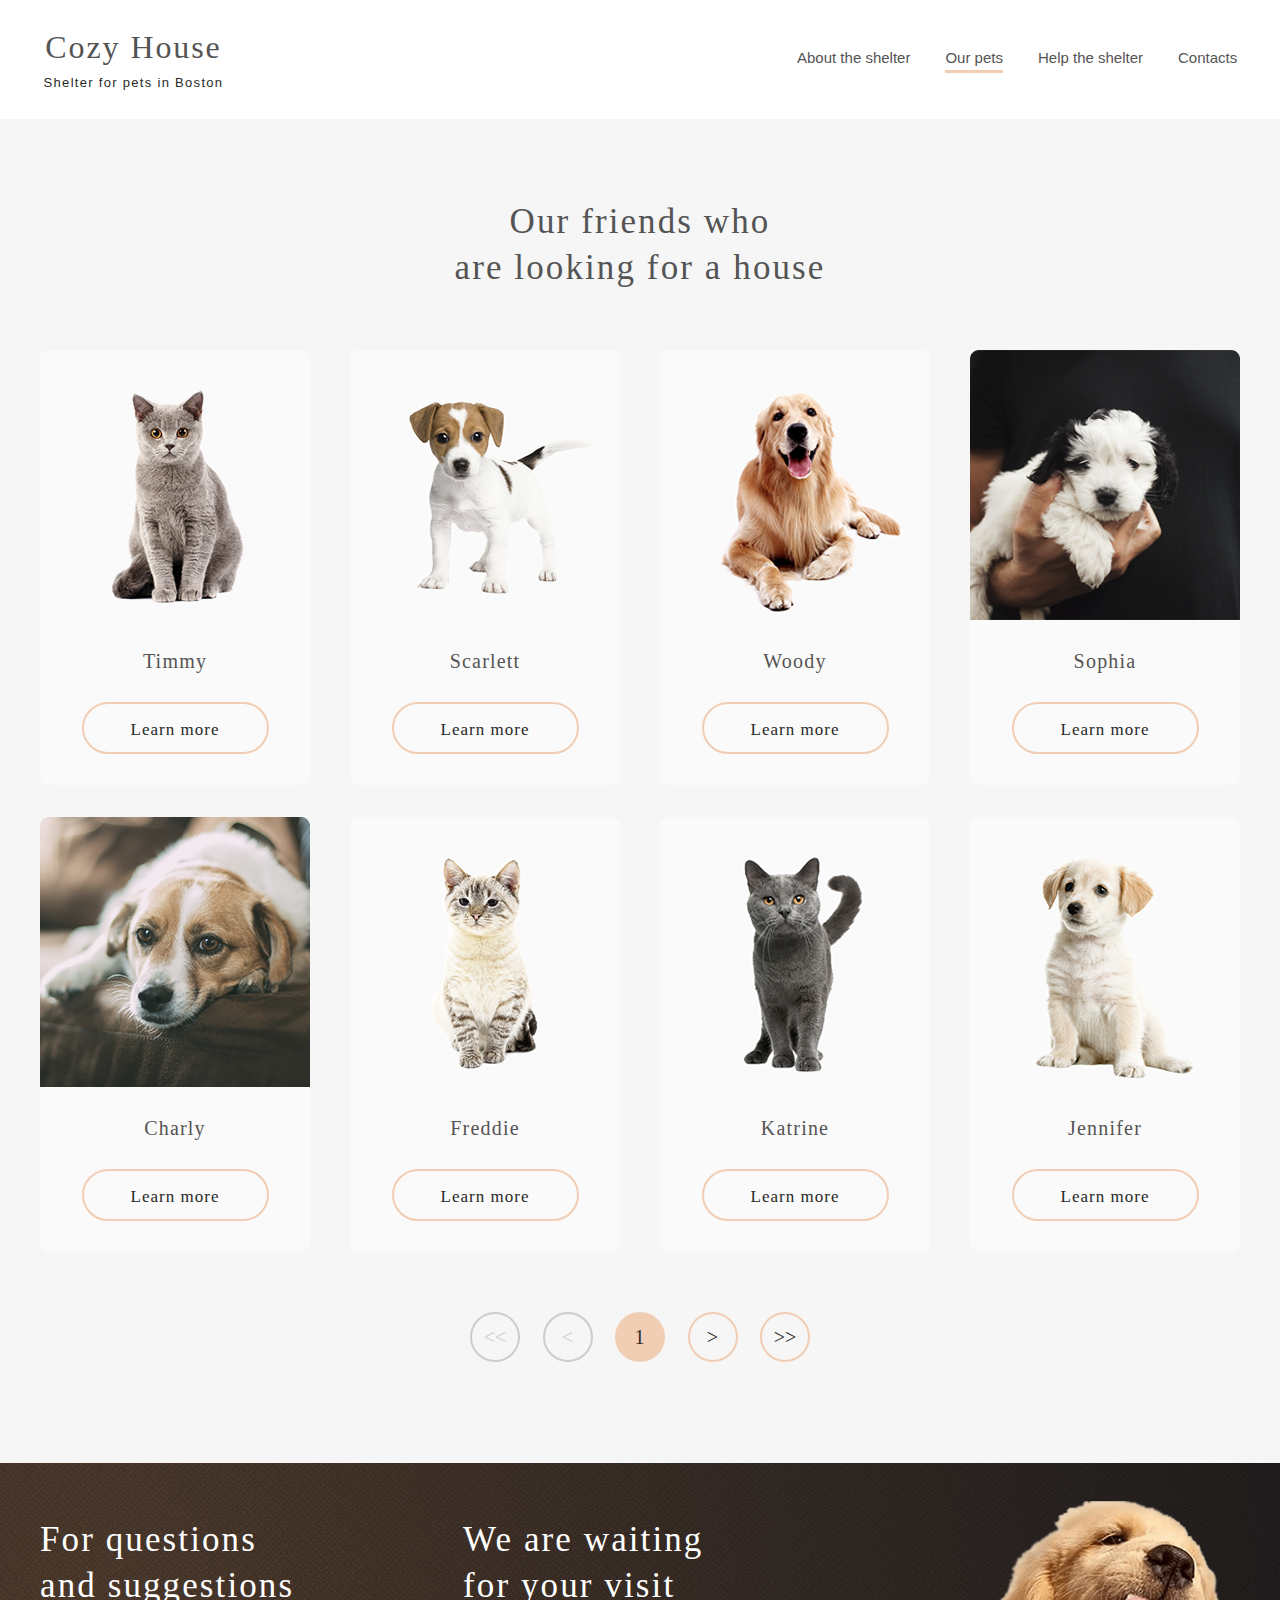
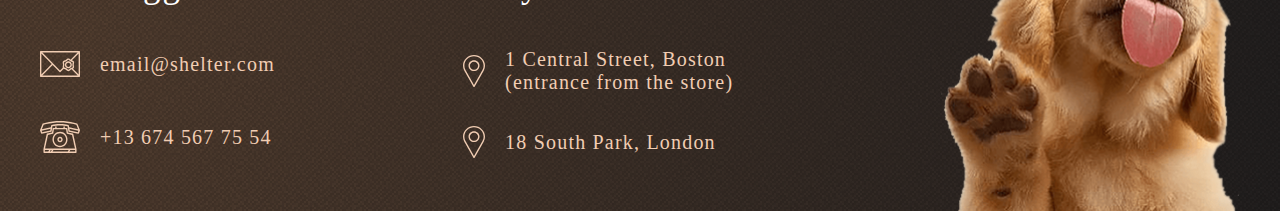
==== commit 028515e2: "Add files via upload" ====
--- a/our_pets.html
+++ b/our_pets.html
@@ -1,206 +1,150 @@
-<!DOCTYPE html>
-<html lang="en">
-  <head>
-    <title>Shelter</title>
-    <link rel="stylesheet" href="./css/our_pets_style.css" />
-    <meta name="viewport" content="width=device-width, initial-scale=1.0" />
-    <link
-      rel="stylesheet"
-      media="screen and (min-width: 768px) and (max-width: 1199px)"
-      href="./css/our_pets_768px.css"
-    />
-    <link
-      rel="stylesheet"
-      media="screen and (min-width: 320px) and (max-width: 767px)"
-      href="./css/our_pets_320px.css"
-    />
-    <meta charset="UTF-8" />
-    <link
-      type="image/x-icon"
-      href="./assets/icon/favicon_shelter.svg"
-      rel="shortcut icon"
-    />
-    <link
-      type="Image/x-icon"
-      href="./assets/icon/favicon_shelter.svg"
-      rel="icon"
-    />
-  </head>
-  <body>
-    <header>
-      <div class="headerWrapperBox">
-        <div class="navBar">
-          <div class="logo">
-            <a class="logoLink" href="#">
-              <h1>Cozy House</h1>
-              <p class="logoP">Shelter for pets in Boston</p>
-            </a>
-          </div>
-          <div class="nav">
-            <ul class="nav">
-              <li>
-                <a class="headerLink" href="./index.html">About the shelter</a>
-              </li>
-              <li><a class="headerLink" id="fixed" href="#">Our pets</a></li>
-              <li>
-                <a class="headerLink" href="./index.html#help"
-                  >Help the shelter</a
-                >
-              </li>
-              <li><a class="headerLink" href="#contacts">Contacts</a></li>
-            </ul>
-          </div>
-          <div class="burger">
-            <a href="#"
-              ><img src="./assets/buttons/BurgerBlack.svg" alt="burer"
-            /></a>
-          </div>
-        </div>
-      </div>
-    </header>
-    <main>
-      <div class="petsContent_Wrapper">
-        <h3 class="pet">Our friends who <br />are looking for a house</h3>
-        <div class="cardsContent">
-          <div class="card">
-            <img
-              class="cardImg"
-              src="./assets/pets-katrine.png"
-              alt="katrine"
-            />
-            <div class="card1">
-              <p class="pets">Katrine</p>
-              <button class="learnMore">
-                <p class="petsMore">Learn more</p>
-              </button>
-            </div>
-          </div>
-          <div class="card">
-            <img src="./assets/pets-jennifer.png" alt="jennifer" />
-            <div class="card1">
-              <p class="pets">Jennifer</p>
-              <button class="learnMore">
-                <p class="petsMore">Learn more</p>
-              </button>
-            </div>
-          </div>
-          <div class="card">
-            <img src="./assets/pets-woody.png" alt="woody" />
-            <div class="card1">
-              <p class="pets">Woody</p>
-              <button class="learnMore">
-                <p class="petsMore">Learn more</p>
-              </button>
-            </div>
-          </div>
-          <div class="card hide-off">
-            <img src="./assets/pets-sophia.png" alt="sophia" />
-            <div class="card1">
-              <p class="pets">Sophia</p>
-              <button class="learnMore">
-                <p class="petsMore">Learn more</p>
-              </button>
-            </div>
-          </div>
-          <div class="card hide-off">
-            <img src="./assets/pets-timmy.png" alt="timmy" />
-            <div class="card1">
-              <p class="pets">Timmy</p>
-              <button class="learnMore">
-                <p class="petsMore">Learn more</p>
-              </button>
-            </div>
-          </div>
-          <div class="card hide-off">
-            <img src="./assets/pets-charly.png" alt="charly" />
-            <div class="card1">
-              <p class="pets">Charly</p>
-              <button class="learnMore">
-                <p class="petsMore">Learn more</p>
-              </button>
-            </div>
-          </div>
-          <div class="card hide-off768">
-            <img src="./assets/pets-scarlet.png" alt="scarlet" />
-            <div class="card1">
-              <p class="pets">Scarlet</p>
-              <button class="learnMore">
-                <p class="petsMore">Learn more</p>
-              </button>
-            </div>
-          </div>
-          <div class="card hide-off768">
-            <img src="./assets/pets-freddie.png" alt="freddie" />
-            <div class="card1">
-              <p class="pets">Freddie</p>
-              <button class="learnMore">
-                <p class="petsMore">Learn more</p>
-              </button>
-            </div>
-          </div>
-        </div>
-        <div class="navigator">
-          <div class="round1">
-            <a href="#" class="pagination disabled"><<</a>
-          </div>
-          <div class="round2">
-            <a href="#" class="pagination disabled"><</a>
-          </div>
-          <div class="number">
-            <a href="#" class="pagination activePage">1</a>
-          </div>
-          <div class="round3">
-            <a href="#" class="pagination">></a>
-          </div>
-          <div class="round4">
-            <a href="#" class="pagination">>></a>
-          </div>
-        </div>
-      </div>
-    </main>
-    <footer id="contacts">
-      <div class="footerWrapper">
-        <div class="contacts">
-          <h3 class="footer">
-            For questions <br class="sizeSsmall" />and suggestions
-          </h3>
-          <div class="footer_email">
-            <a class="footerLink" href="mailto:email@shelter.com"
-              >email@shelter.com</a
-            >
-          </div>
-          <div class="footer_phone">
-            <a class="footerLink" href="tel:+136745677554">+13 674 567 75 54</a>
-          </div>
-        </div>
-        <div class="locations">
-          <h3 class="footer sizesmall">
-            We are waiting <br class="sizeSsmall" />
-            for your visit
-          </h3>
-          <div class="footer_adress1">
-            <a
-              class="footerLink_adress"
-              href="https://maps.app.goo.gl/YAcCafszEa6BUngT7"
-              target="_blank"
-              >1 Central Street, Boston (entrance from the store)</a
-            >
-          </div>
-          <div class="footer_adress2">
-            <a
-              class="footerLink_adress"
-              href="https://maps.app.goo.gl/WRaW55X6x39eoQyZ9"
-              target="_blank"
-              >18 South Park, London</a
-            >
-          </div>
-        </div>
-        <img
-          class="imgFooter"
-          src="./assets/footer-puppy.png"
-          alt="puppyFooter"
-        />
-      </div>
-    </footer>
-  </body>
-</html>
+<!DOCTYPE html>
+<html lang="en">
+  <head>
+    <title>Shelter</title>
+    <link rel="stylesheet" href="./css/our_pets_style.css" />
+    <meta name="viewport" content="width=device-width, initial-scale=1.0" />
+    <link
+      rel="stylesheet"
+      media="screen and (min-width: 768px) and (max-width: 1199px)"
+      href="./css/our_pets_768px.css"
+    />
+    <link
+      rel="stylesheet"
+      media="screen and (min-width: 320px) and (max-width: 767px)"
+      href="./css/our_pets_320px.css"
+    />
+    <meta charset="UTF-8" />
+    <link
+      type="image/x-icon"
+      href="./assets/icon/favicon_shelter.svg"
+      rel="shortcut icon"
+    />
+    <link
+      type="Image/x-icon"
+      href="./assets/icon/favicon_shelter.svg"
+      rel="icon"
+    />
+  </head>
+  <body>
+    <header>
+      <div class="headerWrapperBox">
+        <div class="navBar">
+          <div class="logo">
+            <a class="logoLink" href="#">
+              <h1>Cozy House</h1>
+              <p class="logoP">Shelter for pets in Boston</p>
+            </a>
+          </div>
+          <div class="nav">
+            <ul class="nav">
+              <li>
+                <a class="headerLink" href="./index.html">About the shelter</a>
+              </li>
+              <li><a class="headerLink" id="fixed1" href="#">Our pets</a></li>
+              <li>
+                <a class="headerLink" href="./index.html#help"
+                  >Help the shelter</a
+                >
+              </li>
+              <li><a class="headerLink" href="#contacts">Contacts</a></li>
+            </ul>
+          </div>
+          <div class="burger-container">
+            <div id="burger-icon" class="burger-icon">
+              <span></span>
+              <span></span>
+              <span></span>
+          </div>
+          <nav id="mobile-nav" class="mobile-nav">
+            <ul>
+              <li><a class="mobile-navi" href="./index.html">About the shelter</a></li>
+              <li><a class="mobile-navi" id="fixed" href="#">Our pets</a></li>
+              <li><a class="mobile-navi" href="#help">Help the shelter</a></li>
+              <li><a class="mobile-navi" href="#contact">Contacts</a></li>
+            </ul>
+          </nav>
+        </div>
+      </div>
+      </div>
+    </header>
+    <div id="overlay" class="overlay"></div>
+    <main>
+      <div class="petsContent_Wrapper">
+        <h3 class="pet">Our friends who <br />are looking for a house</h3>
+        <div class="cardsContent" id="petsContainer">
+        </div>
+        <div class="navigator">
+          <div class="round1">
+            <button id="firstButton" class="pagination">&lt;&lt;</button>
+          </div>
+          <div class="round2">
+            <button id="prevButton" class="pagination">&lt;</button>
+          </div>
+          <div class="number">
+            <button id="currentPage" class="pagination activePage">1</button>
+          </div>
+          <div class="round3">
+            <button id="nextButton" class="pagination">></button>
+          </div>
+          <div class="round4">
+            <button id="lastButton" class="pagination">>></button>
+          </div>
+        </div>
+      </div>
+    </main>
+    <footer id="contacts">
+      <div class="footerWrapper">
+        <div class="contacts">
+          <h3 class="footer">
+            For questions <br class="sizeSsmall" />and suggestions
+          </h3>
+          <div class="footer_email">
+            <a class="footerLink" href="mailto:email@shelter.com"
+              >email@shelter.com</a
+            >
+          </div>
+          <div class="footer_phone">
+            <a class="footerLink" href="tel:+136745677554">+13 674 567 75 54</a>
+          </div>
+        </div>
+        <div class="locations">
+          <h3 class="footer sizesmall">
+            We are waiting <br class="sizeSsmall" />
+            for your visit
+          </h3>
+          <div class="footer_adress1">
+            <a
+              class="footerLink_adress"
+              href="https://maps.app.goo.gl/YAcCafszEa6BUngT7"
+              target="_blank"
+              >1 Central Street, Boston (entrance from the store)</a
+            >
+          </div>
+          <div class="footer_adress2">
+            <a
+              class="footerLink_adress"
+              href="https://maps.app.goo.gl/WRaW55X6x39eoQyZ9"
+              target="_blank"
+              >18 South Park, London</a
+            >
+          </div>
+        </div>
+        <img
+          class="imgFooter"
+          src="./assets/footer-puppy.png"
+          alt="puppyFooter"
+        />
+      </div>
+    </footer>
+    <script>
+      document.addEventListener("DOMContentLoaded", () => {
+      // Удаляем класс no-scroll при загрузке страницы
+      document.body.classList.remove("no-scroll");
+      });
+      </script>
+    <script src="./js/Burger-menu.js" defer></script>
+    <script src="./js/Pagination.js" type="module"></script>
+  </body>
+  
+</html>
--- a/css/our_pets_style.css
+++ b/css/our_pets_style.css
@@ -1,390 +1,645 @@
-* {
-  padding: 0px;
-  margin: 0px;
-  border: 0px;
-}
-
-a:link,
-a:visited {
-  text-decoration: none;
-}
-br.size320 {
-  display: none;
-}
-div.burger {
-  display: none;
-}
-html {
-  line-height: 1.15;
-  -webkit-text-size-adjust: 100%;
-  scroll-behavior: smooth;
-}
-body {
-  line-height: 1;
-  font-family: "Arial", sans-serif;
-  font-size: 15px;
-  color: #4c4c4c;
-  overflow-x: hidden;
-  display: flex;
-  flex-direction: column;
-}
-span.hidden {
-  position: absolute;
-  width: 1px;
-  height: 1px;
-  margin: -1px;
-  border: 0;
-  padding: 0;
-  white-space: nowrap;
-  clip-path: inset(100%);
-  clip: rect(0 0 0 0);
-  overflow: hidden;
-  cursor: pointer;
-  color: inherit;
-}
-*,
-*:before,
-*:after {
-  box-sizing: border-box;
-}
-
-/*Menu*/
-
-header {
-  background-color: transparent;
-}
-
-div.headerWrapperBox {
-  max-width: 1230px;
-  padding: 0 15px;
-  margin: 0 auto;
-}
-div.navBar {
-  padding: 30px 0px;
-  display: flex;
-  align-items: center;
-  justify-content: space-between;
-}
-
-div.nav {
-  margin-top: auto;
-  margin-bottom: auto;
-  width: 443px;
-  height: 27px;
-  display: flex;
-  justify-content: space-between;
-}
-
-ul li {
-  list-style-type: none;
-  font-family: "Arial";
-  font-style: normal;
-  font-weight: 400;
-  font-size: 15px;
-  line-height: 160%;
-  color: #cdcdcd;
-}
-
-ul.nav {
-  padding: 0px;
-  gap: 35px;
-  color: #cdcdcd;
-  display: flex;
-  flex-direction: row;
-  font-family: Arial, Helvetica, sans-serif;
-}
-
-h1 {
-  color: rgb(84, 84, 84);
-  font-family: "Georgia", serif;
-  font-weight: 400;
-  font-size: 32px;
-  line-height: 110%;
-  letter-spacing: 0.06em;
-  margin-bottom: 11px;
-}
-a.headerLink#fixed {
-  cursor: pointer;
-  font-size: 15px;
-  line-height: 160%;
-  border-bottom: 3px solid #f1cdb3;
-  pointer-events: none;
-  color: rgb(84, 84, 84);
-  padding-bottom: 4px;
-  font-family: "Arial", sans-serif;
-}
-
-a.headerLink:link {
-  color: rgb(84, 84, 84);
-  font-family: "Arial", sans-serif;
-  text-decoration: none;
-  font-style: normal;
-  font-weight: 400;
-  width: 114px;
-  font-size: 15px;
-  line-height: 160%;
-  padding-bottom: 2px;
-}
-a.headerLink:hover {
-  text-decoration: none;
-  color: rgb(84, 84, 84);
-  border-bottom: 3px solid #f1cdb3;
-  height: 3px;
-  font-weight: 400;
-  font-size: 15px;
-  line-height: 160%;
-  padding-bottom: 2px;
-}
-
-a.headerLink:visited {
-  text-decoration: none;
-  color: rgb(84, 84, 84);
-  padding-bottom: 2px;
-}
-
-/*Logo Link*/
-div.logo {
-  text-align: center;
-  width: 187px;
-}
-a.logoLink:link {
-  text-decoration: none;
-}
-p.logoP {
-  color: rgb(41, 41, 41);
-  font-weight: 400;
-  font-size: 13px;
-  letter-spacing: 0.1em;
-}
-
-/*Body*/
-main {
-  flex: 1 1 auto;
-  background-color: #f6f6f6;
-}
-div.petsContent_Wrapper {
-  max-width: 1230px;
-  padding: 80px 15px 101px;
-  margin: 0 auto;
-  text-align: center;
-}
-h3.pet {
-  max-width: 400px;
-  text-align: center;
-  font-family: "Georgia", serif;
-  font-style: normal;
-  font-weight: 400;
-  font-size: 35px;
-  line-height: 130%;
-  letter-spacing: 0.06em;
-  color: #545454;
-  margin: 0 auto;
-  margin-bottom: 60px;
-}
-div.cardsContent {
-  display: flex;
-  flex-wrap: wrap;
-  justify-content: center;
-  gap: 32px 40px;
-  margin-bottom: 60px;
-}
-div.card {
-  background: #fafafa;
-  border-radius: 9px;
-  width: 270px;
-  height: 435px;
-  display: grid;
-  transition: 0.3s all ease-in;
-}
-
-div.card1 {
-  padding-top: 30px;
-}
-p.pets {
-  font-family: "Georgia", serif;
-  font-weight: 400;
-  font-size: 20px;
-  letter-spacing: 0.06em;
-  text-align: center;
-  color: #545454;
-}
-button.learnMore {
-  padding: 15px 42px;
-  margin-top: 31px;
-  margin-bottom: 30px;
-  border: 2px solid #f1cdb3;
-  background: #fafafa;
-  border-radius: 100px;
-  width: 187px;
-  height: 52px;
-  align-content: center;
-  transition: 0.2s all ease-in;
-}
-div.card:hover .learnMore {
-  background: #fddcc4;
-  transition: 0.2s all ease-in;
-}
-div.card:hover {
-  cursor: pointer;
-  background-color: #fff;
-  box-shadow: 0 2px 35px 14px rgba(13, 13, 13, 0.04);
-  transition: 0.2s all ease-in;
-}
-p.petsMore {
-  font-family: "Georgia", serif;
-  font-weight: 400;
-  font-size: 17px;
-  line-height: 130%;
-  letter-spacing: 0.06em;
-  color: #292929;
-}
-
-/*Pet pagination*/
-div.navigator {
-  margin: 0 auto;
-  display: flex;
-  max-width: 340px;
-  justify-content: space-between;
-}
-a.pagination {
-  transition: 0.2s all ease-in;
-  display: block;
-  width: 50px;
-  height: 50px;
-  border: 2px solid #f1cdb3;
-  border-radius: 100px;
-  background-color: transparent;
-  cursor: pointer;
-  z-index: 10;
-  position: relative;
-  text-align: center;
-  line-height: 45px;
-  color: #292929;
-  font-family: "Georgia";
-  font-style: normal;
-  font-weight: 400;
-  font-size: 20px;
-}
-
-a.pagination:hover {
-  background-color: #f1cdb3;
-  border-color: none;
-  transition: 0.2s all ease-in;
-}
-
-a.disabled {
-  transition: 0.2s all ease-in;
-  display: block;
-  width: 50px;
-  height: 50px;
-  border: 2px solid #cdcdcd;
-  border-radius: 100px;
-  background-color: transparent;
-  cursor: pointer;
-  z-index: 10;
-  position: relative;
-  text-align: center;
-  line-height: 45px;
-  color: #cdcdcd;
-  font-family: "Georgia";
-  font-style: normal;
-  font-weight: 400;
-  font-size: 20px;
-}
-
-a.disabled:hover {
-  cursor: default;
-  background-color: transparent;
-  border: 2px solid #cdcdcd;
-}
-
-a.activePage {
-  font-family: "Georgia", serif;
-  font-style: normal;
-  font-weight: 400;
-  font-size: 20px;
-  letter-spacing: 0.06em;
-  color: #292929;
-  background-color: #f1cdb3;
-  cursor: default;
-  line-height: 45px;
-  color: #292929;
-}
-/*Footer*/
-footer {
-  background: url(../assets/noise_transparent@2x.png),
-    radial-gradient(110.67% 538.64% at 5.73% 50%, #513d2f 0%, #1a1a1c 100%),
-    linear-gradient(0deg, #211f20, #211f20);
-}
-.footerWrapper {
-  max-width: 1230px;
-  padding: 38px 15px 0px 15px;
-  display: flex;
-  justify-content: space-between;
-  margin: 0 auto;
-}
-div.contacts {
-  max-width: 280px;
-  padding-top: 16px;
-}
-div.locations {
-  margin-left: -6px;
-  padding-top: 16px;
-  max-width: 302px;
-}
-h3.footer {
-  font-family: "Georgia", serif;
-  font-style: normal;
-  font-weight: 400;
-  font-size: 35px;
-  line-height: 130%;
-  letter-spacing: 0.06em;
-  color: #ffffff;
-  margin-bottom: 40px;
-}
-div.footer_email {
-  margin-bottom: 40px;
-  background: url(../assets/icon/icon-email.svg);
-  background-position: 0 0;
-  background-repeat: no-repeat;
-}
-div.footer_phone {
-  margin-bottom: 40px;
-  background: url(../assets/icon/icon-phone.svg);
-  background-position: 0 0;
-  background-repeat: no-repeat;
-}
-div.footer_adress1 {
-  margin-bottom: 32px;
-  padding-left: 42px;
-  background: url(../assets/icon/icon-marker.svg);
-  background-position: 0 50%;
-  background-repeat: no-repeat;
-}
-div.footer_adress2 {
-  background: url(../assets/icon/icon-marker.svg);
-  background-position: 0 0;
-  background-repeat: no-repeat;
-  padding: 5px 0px 5px 42px;
-}
-.footerLink {
-  display: block;
-  font-family: "Georgia", serif;
-  font-style: normal;
-  font-weight: 400;
-  font-size: 20px;
-  line-height: 115%;
-  letter-spacing: 0.06em;
-  color: #f1cdb3;
-  padding: 5px 0px 5px 60px;
-}
-.footerLink_adress {
-  display: block;
-  font-family: "Georgia", serif;
-  font-style: normal;
-  font-weight: 400;
-  font-size: 20px;
-  line-height: 115%;
-  letter-spacing: 0.06em;
-  color: #f1cdb3;
-}
+* {
+  padding: 0px;
+  margin: 0px;
+  border: 0px;
+}
+
+a:link,
+a:visited {
+  text-decoration: none;
+}
+br.size320 {
+  display: none;
+}
+div.burger {
+  display: none;
+}
+html {
+  line-height: 1.15;
+  -webkit-text-size-adjust: 100%;
+  scroll-behavior: smooth;
+}
+body {
+  line-height: 1;
+  font-family: "Arial", sans-serif;
+  font-size: 15px;
+  color: #4c4c4c;
+  overflow-x: hidden;
+  display: flex;
+  flex-direction: column;
+}
+span.hidden {
+  position: absolute;
+  width: 1px;
+  height: 1px;
+  margin: -1px;
+  border: 0;
+  padding: 0;
+  white-space: nowrap;
+  clip-path: inset(100%);
+  clip: rect(0 0 0 0);
+  overflow: hidden;
+  cursor: pointer;
+  color: inherit;
+}
+*,
+*:before,
+*:after {
+  box-sizing: border-box;
+}
+
+/*Burger*/
+.burger-container {
+  display: none;
+}
+
+.burger-icon {
+  width: 40px;
+  height: 40px;
+  position: fixed;
+  top: 20px;
+  right: 20px;
+  cursor: pointer;
+  display: flex;
+  flex-direction: column;
+  justify-content: space-between;
+  align-items: center;
+  z-index: 16;
+}
+
+.burger-icon span {
+  display: none;
+  width: 30px;
+  height: 3px;
+  background-color: black;
+  transition: transform 0.3s ease;
+}
+
+.burger-icon.open span:nth-child(1) {
+  transform: rotate(90deg) translate(10px, -10px);
+}
+
+.burger-icon.open span:nth-child(2) {
+  transform: rotate(90deg) translate(0px, 0px);
+}
+
+.burger-icon.open span:nth-child(3) {
+  transform: rotate(90deg) translate(-10px, 10px);
+}
+
+.mobile-nav {
+  display: none;
+  position: fixed;
+  top: 0;
+  right: 0;
+  width: 320px;
+  height: 100vh;
+  background: #292929;
+  box-shadow: -2px 0 5px rgba(0, 0, 0, 0.3);
+  transform: translateX(100%);
+  transition: 0.3s ease;
+  z-index: 15;
+}
+
+.mobile-nav.open {
+  display: flex;
+  flex-direction: column;
+  align-items: center;
+  justify-content: center;
+  transform: translateX(0);
+}
+
+.overlay {
+  display: none;
+  position: fixed;
+  top: 0;
+  left: 0;
+  width: 100vw;
+  height: 100vh;
+  background: rgba(0, 0, 0, 0.5);
+  z-index: 9;
+}
+
+/*burger menu styles */
+.mobile-nav a {
+  display: block;
+  text-align: center;
+  text-decoration: none;
+  transition: 0.3s ease;
+  color: #cdcdcd;
+  padding-bottom: 40px;
+  font-family: "Arial";
+  font-style: normal;
+  font-weight: 400;
+  font-size: 32px;
+  line-height: 160%;
+}
+
+.mobile-nav a#fixed {
+  cursor: pointer;
+  font-size: 32px;
+  line-height: 160%;
+  border-bottom: 3px solid #f1cdb3;
+  pointer-events: none;
+  color: #fff;
+  padding-bottom: 2px;
+  margin-bottom: 40px;
+  font-family: "Arial", sans-serif;
+}
+
+a.mobile-navi :active {
+  text-decoration: none;
+  color: #fafafa;
+  border-bottom: 3px solid #f1cdb3;
+  height: 3px;
+  font-weight: 400;
+  font-size: 32px;
+  line-height: 160%;
+  padding-bottom: 2px;
+}
+
+/*Menu*/
+
+header {
+  background-color: transparent;
+}
+
+div.headerWrapperBox {
+  max-width: 1230px;
+  padding: 0 15px;
+  margin: 0 auto;
+}
+div.navBar {
+  padding: 30px 0px;
+  display: flex;
+  align-items: center;
+  justify-content: space-between;
+}
+
+div.nav {
+  margin-top: auto;
+  margin-bottom: auto;
+  width: 443px;
+  height: 27px;
+  display: flex;
+  justify-content: space-between;
+}
+
+ul li {
+  list-style-type: none;
+  font-family: "Arial";
+  font-style: normal;
+  font-weight: 400;
+  font-size: 15px;
+  line-height: 160%;
+  color: #cdcdcd;
+}
+
+ul.nav {
+  padding: 0px;
+  gap: 35px;
+  color: #cdcdcd;
+  display: flex;
+  flex-direction: row;
+  font-family: Arial, Helvetica, sans-serif;
+}
+
+h1 {
+  color: rgb(84, 84, 84);
+  font-family: "Georgia", serif;
+  font-weight: 400;
+  font-size: 32px;
+  line-height: 110%;
+  letter-spacing: 0.06em;
+  margin-bottom: 11px;
+}
+a.headerLink#fixed1 {
+  cursor: pointer;
+  font-size: 15px;
+  line-height: 160%;
+  border-bottom: 3px solid #f1cdb3;
+  pointer-events: none;
+  color: rgb(84, 84, 84);
+  padding-bottom: 4px;
+  font-family: "Arial", sans-serif;
+}
+
+a.headerLink:link {
+  color: rgb(84, 84, 84);
+  font-family: "Arial", sans-serif;
+  text-decoration: none;
+  font-style: normal;
+  font-weight: 400;
+  width: 114px;
+  font-size: 15px;
+  line-height: 160%;
+  padding-bottom: 2px;
+}
+a.headerLink:hover {
+  text-decoration: none;
+  color: rgb(84, 84, 84);
+  border-bottom: 3px solid #f1cdb3;
+  height: 3px;
+  font-weight: 400;
+  font-size: 15px;
+  line-height: 160%;
+  padding-bottom: 2px;
+}
+
+a.headerLink:visited {
+  text-decoration: none;
+  color: rgb(84, 84, 84);
+  padding-bottom: 2px;
+}
+
+/*Logo Link*/
+div.logo {
+  text-align: center;
+  width: 187px;
+}
+a.logoLink:link {
+  text-decoration: none;
+}
+p.logoP {
+  color: rgb(41, 41, 41);
+  font-weight: 400;
+  font-size: 13px;
+  letter-spacing: 0.1em;
+}
+
+/*Body*/
+main {
+  flex: 1 1 auto;
+  background-color: #f6f6f6;
+}
+div.petsContent_Wrapper {
+  max-width: 1230px;
+  padding: 80px 15px 101px;
+  margin: 0 auto;
+  text-align: center;
+}
+h3.pet {
+  max-width: 400px;
+  text-align: center;
+  font-family: "Georgia", serif;
+  font-style: normal;
+  font-weight: 400;
+  font-size: 35px;
+  line-height: 130%;
+  letter-spacing: 0.06em;
+  color: #545454;
+  margin: 0 auto;
+  margin-bottom: 60px;
+}
+div.cardsContent {
+  display: flex;
+  flex-wrap: wrap;
+  justify-content: center;
+  gap: 32px 40px;
+  margin-bottom: 60px;
+}
+div.card {
+  background: #fafafa;
+  border-radius: 9px;
+  width: 270px;
+  height: 435px;
+  display: grid;
+  transition: 0.3s all ease-in;
+}
+
+div.card1 {
+  padding-top: 30px;
+}
+p.pets {
+  font-family: "Georgia", serif;
+  font-weight: 400;
+  font-size: 20px;
+  letter-spacing: 0.06em;
+  text-align: center;
+  color: #545454;
+}
+button.learnMore {
+  padding: 15px 42px;
+  margin-top: 31px;
+  margin-bottom: 30px;
+  border: 2px solid #f1cdb3;
+  background: #fafafa;
+  border-radius: 100px;
+  width: 187px;
+  height: 52px;
+  align-content: center;
+  transition: 0.2s all ease-in;
+}
+div.card:hover .learnMore {
+  background: #fddcc4;
+  transition: 0.2s all ease-in;
+}
+div.card:hover {
+  cursor: pointer;
+  background-color: #fff;
+  box-shadow: 0 2px 35px 14px rgba(13, 13, 13, 0.04);
+  transition: 0.2s all ease-in;
+}
+p.petsMore {
+  font-family: "Georgia", serif;
+  font-weight: 400;
+  font-size: 17px;
+  line-height: 130%;
+  letter-spacing: 0.06em;
+  color: #292929;
+}
+
+/*Pet pagination*/
+div.navigator {
+  margin: 0 auto;
+  display: flex;
+  max-width: 340px;
+  justify-content: space-between;
+}
+button.pagination {
+  transition: 0.2s all ease-in;
+  display: block;
+  width: 50px;
+  height: 50px;
+  border: 2px solid #f1cdb3;
+  border-radius: 100px;
+  background-color: transparent;
+  cursor: pointer;
+  z-index: 10;
+  position: relative;
+  text-align: center;
+  line-height: 45px;
+  color: #292929;
+  font-family: "Georgia";
+  font-style: normal;
+  font-weight: 400;
+  font-size: 20px;
+}
+
+button.pagination:hover {
+  background-color: #f1cdb3;
+  border-color: none;
+  transition: 0.2s all ease-in;
+}
+
+button.disabled {
+  transition: 0.2s all ease-in;
+  display: block;
+  width: 50px;
+  height: 50px;
+  border: 2px solid #cdcdcd;
+  border-radius: 100px;
+  background-color: transparent;
+  cursor: pointer;
+  z-index: 10;
+  position: relative;
+  text-align: center;
+  line-height: 45px;
+  color: #cdcdcd;
+  font-family: "Georgia";
+  font-style: normal;
+  font-weight: 400;
+  font-size: 20px;
+}
+
+button.disabled:hover {
+  cursor: default;
+  background-color: transparent;
+  border: 2px solid #cdcdcd;
+}
+
+button.activePage {
+  font-family: "Georgia", serif;
+  font-style: normal;
+  font-weight: 400;
+  font-size: 20px;
+  letter-spacing: 0.06em;
+  color: #292929;
+  background-color: #f1cdb3;
+  cursor: default;
+  line-height: 45px;
+  color: #292929;
+}
+
+/*Footer*/
+footer {
+  background: url(../assets/noise_transparent@2x.png),
+    radial-gradient(110.67% 538.64% at 5.73% 50%, #513d2f 0%, #1a1a1c 100%),
+    linear-gradient(0deg, #211f20, #211f20);
+}
+.footerWrapper {
+  max-width: 1230px;
+  padding: 38px 15px 0px 15px;
+  display: flex;
+  justify-content: space-between;
+  margin: 0 auto;
+}
+div.contacts {
+  max-width: 280px;
+  padding-top: 16px;
+}
+div.locations {
+  margin-left: -6px;
+  padding-top: 16px;
+  max-width: 302px;
+}
+h3.footer {
+  font-family: "Georgia", serif;
+  font-style: normal;
+  font-weight: 400;
+  font-size: 35px;
+  line-height: 130%;
+  letter-spacing: 0.06em;
+  color: #ffffff;
+  margin-bottom: 40px;
+}
+div.footer_email {
+  margin-bottom: 40px;
+  background: url(../assets/icon/icon-email.svg);
+  background-position: 0 0;
+  background-repeat: no-repeat;
+}
+div.footer_phone {
+  margin-bottom: 40px;
+  background: url(../assets/icon/icon-phone.svg);
+  background-position: 0 0;
+  background-repeat: no-repeat;
+}
+div.footer_adress1 {
+  margin-bottom: 32px;
+  padding-left: 42px;
+  background: url(../assets/icon/icon-marker.svg);
+  background-position: 0 50%;
+  background-repeat: no-repeat;
+}
+div.footer_adress2 {
+  background: url(../assets/icon/icon-marker.svg);
+  background-position: 0 0;
+  background-repeat: no-repeat;
+  padding: 5px 0px 5px 42px;
+}
+.footerLink {
+  display: block;
+  font-family: "Georgia", serif;
+  font-style: normal;
+  font-weight: 400;
+  font-size: 20px;
+  line-height: 115%;
+  letter-spacing: 0.06em;
+  color: #f1cdb3;
+  padding: 5px 0px 5px 60px;
+}
+.footerLink_adress {
+  display: block;
+  font-family: "Georgia", serif;
+  font-style: normal;
+  font-weight: 400;
+  font-size: 20px;
+  line-height: 115%;
+  letter-spacing: 0.06em;
+  color: #f1cdb3;
+}
+
+/*Pop up*/
+.overlay {
+  position: fixed;
+  top: 0;
+  left: 0;
+  width: 100%;
+  height: 100%;
+  background: rgba(0, 0, 0, 0.5);
+  display: none;
+  z-index: 13;
+}
+
+.popup {
+  position: fixed;
+  top: 50%;
+  left: 50%;
+  transform: translate(-50%, -50%);
+  background-color: transparent;
+  z-index: 15;
+}
+
+.pop-inner {
+  max-width: 351px;
+  padding: 50px 20px 88px 29px;
+}
+
+.popup-content {
+  max-width: 952px;
+  max-height: 552px;
+  position: relative;
+  display: flex;
+  flex-direction: column;
+  align-items: flex-start;
+}
+.petCard-pop {
+  width: 900px;
+  height: 500px;
+  display: flex;
+  flex-direction: row;
+  justify-content: space-between;
+  border-radius: 10px;
+  background-color: #fafafa;
+  box-shadow: 0px 2px 35px 14px rgba(13, 13, 13, 0.04);
+}
+
+.close-button {
+  position: absolute;
+  right: -42px;
+  top: -52px;
+  width: 52px;
+  height: 52px;
+  background-color: transparent;
+  font-family: Georgia, "Times New Roman", Times, serif;
+  border: 2px solid #f1cdb3;
+  border-radius: 100px;
+  color: #292929;
+  display: flex;
+  align-items: center;
+  justify-content: center;
+  align-self: flex-end;
+  font-size: 26px;
+  font-weight: bold;
+  transition: 0.2s all ease-in;
+  cursor: pointer;
+  z-index: 12;
+  text-shadow: 0px 2px 4px rgba(0, 0, 0, 0.5);
+}
+
+.close-button:hover {
+  background-color: #fddcc4;
+  color: #555;
+}
+
+img.pop-up {
+  max-width: 100%;
+  max-height: 100%;
+}
+h3.pop-name {
+  padding-bottom: 10px;
+  font-family: "Georgia";
+  font-style: normal;
+  font-weight: 400;
+  font-size: 35px;
+  line-height: 130%;
+  letter-spacing: 0.06em;
+  color: #000000;
+}
+
+h4.pop-breed {
+  padding-bottom: 40px;
+  font-family: "Georgia";
+  font-style: normal;
+  font-weight: 400;
+  font-size: 20px;
+  line-height: 115%;
+  letter-spacing: 0.06em;
+  color: #000000;
+}
+
+p.pop-descr {
+  padding-bottom: 40px;
+  font-family: "Georgia";
+  font-style: normal;
+  font-weight: 400;
+  font-size: 15px;
+  line-height: 110%;
+  letter-spacing: 0.06em;
+  color: #000000;
+}
+
+li.pop-li {
+  padding-bottom: 10px;
+  font-family: "Georgia";
+  font-style: normal;
+  font-weight: 400;
+  font-size: 15px;
+  line-height: 110%;
+  letter-spacing: 0.06em;
+  color: #000000;
+}
+li.pop-li {
+  position: relative;
+  padding-left: 10px;
+  margin-bottom: 10px;
+}
+li.pop-li::before {
+  content: "";
+  position: absolute;
+  left: 0;
+  top: 30%;
+  transform: translateY(-50%);
+  width: 4px;
+  height: 4px;
+  border-radius: 50%;
+  background-color: #f1cdb3;
+}
+
+span.pop-span {
+  font-weight: 700;
+}
+body.no-scroll {
+  overflow: hidden;
+}
--- a/css/our_pets_768px.css
+++ b/css/our_pets_768px.css
@@ -1,87 +1,148 @@
-@media screen and (min-width: 768px) and (max-width: 1199px) {
-  html {
-    scroll-behavior: smooth;
-  }
-  div.wrapper {
-    position: relative;
-  }
-  div.headerWrapperBox {
-    width: 100%;
-    padding: 0 30px 0 30px;
-  }
-  div.nav {
-    width: 443px;
-  }
-  div.burger {
-    display: none;
-  }
-  div.container {
-    position: relative;
-  }
-  /*main*/
-  div.petsContent_Wrapper {
-    padding: 60px 30px 70px 30px;
-  }
-  h3.pet {
-    margin-top: 21px;
-    margin-bottom: 30px;
-  }
-  div.cardsContent {
-    justify-content: center;
-    row-gap: 30px;
-    column-gap: 40px;
-    margin-bottom: 38px;
-  }
-  div.hide-off768 {
-    display: none;
-  }
-
-  /*footer*/
-  div.footerWrapper {
-    max-width: 768px;
-    height: 639px;
-    padding: 0;
-    display: flex;
-    flex-direction: row;
-  }
-  img.imgFooter {
-    position: absolute;
-    margin-top: 329px;
-    margin-left: 234px;
-  }
-  div.contacts {
-    padding-top: 0;
-    margin-top: 30px;
-    margin-left: 64px;
-  }
-  div.locations {
-    padding-top: 0;
-    margin-top: 30px;
-    margin-right: 64px;
-  }
-  div.footer_adress1 {
-    margin-bottom: 32px;
-    margin-top: -6px;
-  }
-  div.footerLink {
-    display: block;
-    font-family: "Georgia", serif;
-    font-style: normal;
-    font-weight: 400;
-    font-size: 20px;
-    line-height: 115%;
-    letter-spacing: 0.06em;
-    color: #f1cdb3;
-    padding: 5px 0px 5px 60px;
-  }
-  div.footerLink_adress {
-    display: block;
-    font-family: "Georgia", serif;
-    font-style: normal;
-    font-weight: 400;
-    font-size: 20px;
-    line-height: 115%;
-    letter-spacing: 0.06em;
-    color: #f1cdb3;
-  }
-}
+@media screen and (min-width: 768px) and (max-width: 1199px) {
+  html {
+    scroll-behavior: smooth;
+  }
+  div.wrapper {
+    position: relative;
+  }
+  div.headerWrapperBox {
+    width: 100%;
+    padding: 0 30px 0 30px;
+  }
+  div.nav {
+    width: 443px;
+  }
+  div.burger {
+    display: none;
+  }
+  div.container {
+    position: relative;
+  }
+  /*main*/
+  div.petsContent_Wrapper {
+    padding: 60px 30px 70px 30px;
+  }
+  h3.pet {
+    margin-top: 21px;
+    margin-bottom: 30px;
+  }
+  div.cardsContent {
+    justify-content: center;
+    row-gap: 30px;
+    column-gap: 40px;
+    margin-bottom: 38px;
+  }
+  div.hide-off768 {
+    display: none;
+  }
+
+  /*footer*/
+  div.footerWrapper {
+    max-width: 768px;
+    height: 639px;
+    padding: 0;
+    display: flex;
+    flex-direction: row;
+  }
+  img.imgFooter {
+    position: absolute;
+    margin-top: 329px;
+    margin-left: 234px;
+  }
+  div.contacts {
+    padding-top: 0;
+    margin-top: 30px;
+    margin-left: 64px;
+  }
+  div.locations {
+    padding-top: 0;
+    margin-top: 30px;
+    margin-right: 64px;
+  }
+  div.footer_adress1 {
+    margin-bottom: 32px;
+    margin-top: -6px;
+  }
+  div.footerLink {
+    display: block;
+    font-family: "Georgia", serif;
+    font-style: normal;
+    font-weight: 400;
+    font-size: 20px;
+    line-height: 115%;
+    letter-spacing: 0.06em;
+    color: #f1cdb3;
+    padding: 5px 0px 5px 60px;
+  }
+  div.footerLink_adress {
+    display: block;
+    font-family: "Georgia", serif;
+    font-style: normal;
+    font-weight: 400;
+    font-size: 20px;
+    line-height: 115%;
+    letter-spacing: 0.06em;
+    color: #f1cdb3;
+  }
+}
+/*Pop-up resize*/
+.pop-inner {
+  width: 36.5vw;
+  max-width: 100%;
+  gap: 20px;
+  padding: 10px 9px 37px 11px;
+}
+
+.popup-content {
+  position: relative;
+  display: flex;
+  flex-direction: column;
+  align-items: flex-start;
+}
+.petCard-pop {
+  height: 100%;
+  width: 100%;
+  display: flex;
+  flex-direction: row;
+  justify-content: space-between;
+  border-radius: 10px;
+  background-color: #fafafa;
+  box-shadow: 0px 2px 35px 14px rgba(13, 13, 13, 0.04);
+}
+
+.close-button {
+  position: absolute;
+  right: -42px;
+  top: -52px;
+  width: 52px;
+  height: 52px;
+  background-color: transparent;
+  font-family: Georgia, "Times New Roman", Times, serif;
+  border: 2px solid #f1cdb3;
+  border-radius: 100px;
+  color: #292929;
+  display: flex;
+  align-items: center;
+  justify-content: center;
+  align-self: flex-end;
+  font-size: 26px;
+  font-weight: bold;
+  transition: 0.2s all ease-in;
+  cursor: pointer;
+  z-index: 12;
+  text-shadow: 0px 2px 4px rgba(0, 0, 0, 0.5);
+}
+img.pop-up {
+  width: 45.5vw;
+  max-width: 100%;
+  max-height: 100%;
+}
+h4.pop-breed {
+  padding-bottom: 20px;
+}
+p.pop-descr {
+  padding-bottom: 20px;
+}
+li.pop-li {
+  padding-bottom: 5px;
+}
--- a/css/our_pets_320px.css
+++ b/css/our_pets_320px.css
@@ -1,125 +1,230 @@
-@media screen and (min-width: 320px) and (max-width: 767px) {
-  html {
-    scroll-behavior: smooth;
-  }
-  div.startScreen {
-    overflow-y: unset;
-  }
-  * {
-    padding: 0px;
-    margin: 0px;
-    border: 0px;
-  }
-  html {
-    overflow-x: hidden;
-  }
-
-  header {
-    margin: 0;
-  }
-  div.burger {
-    padding: 30px 20px 0 0;
-    display: flex;
-    align-items: center;
-  }
-  div.nav {
-    display: none;
-  }
-  div.navBar {
-    padding: 0 0 30px 0;
-  }
-  div.logo {
-    margin: 30px 46px 0px 20px;
-  }
-  div.headerWrapperBox {
-    padding: 0;
-    width: 100%;
-  }
-
-  /*pets content*/
-  div.petsContent_Wrapper {
-    margin: 42px 10px 0 10px;
-    padding: 0;
-    padding-bottom: 43px;
-  }
-  h3.pet {
-    font-family: "Georgia";
-    font-style: normal;
-    font-weight: 400;
-    font-size: 25px;
-    line-height: 130%;
-    display: flex;
-    align-items: center;
-    text-align: center;
-    letter-spacing: 0.06em;
-    padding-left: 8px;
-    margin-bottom: 0;
-  }
-  div.cardsContent {
-    margin: 0;
-    margin-top: 42px;
-    margin-bottom: 40px;
-  }
-  div.card1 {
-    padding-top: 27px;
-  }
-
-  /*footer*/
-  div.footerWrapper {
-    padding: 0;
-    flex-direction: column;
-    height: auto;
-  }
-  h3.footer {
-    font-family: "Georgia";
-    font-style: normal;
-    font-weight: 400;
-    font-size: 25px;
-    line-height: 130%;
-    letter-spacing: 0.06em;
-    text-align: center;
-  }
-  div.contacts {
-    padding-top: 0;
-    margin: 30px 21px 0 21px;
-  }
-  div.footer_email {
-    margin-left: 14px;
-  }
-  div.footer_phone {
-    margin-left: 19px;
-  }
-  br.sizeSsmall {
-    display: none;
-  }
-  div.locations {
-    padding-top: 0;
-    margin: 0;
-  }
-  img.imgFooter {
-    width: 260px;
-    height: 269px;
-    position: absolute;
-    margin-top: 540px;
-    margin-left: 30px;
-  }
-  h3.sizesmall {
-    margin-left: 18px;
-    margin-top: -3px;
-  }
-  div.footer_adress1 {
-    margin-left: 10px;
-    margin-top: 0;
-    margin-bottom: 39px;
-  }
-  a.footerLink_adress {
-    letter-spacing: 0.0556em;
-  }
-  div.footer_adress2 {
-    margin-left: 10px;
-    margin-top: 0;
-  }
-  footer {
-    height: 809px;
-  }
-}
+@media screen and (min-width: 320px) and (max-width: 767px) {
+  html {
+    scroll-behavior: smooth;
+  }
+  div.startScreen {
+    overflow-y: unset;
+  }
+  * {
+    padding: 0px;
+    margin: 0px;
+    border: 0px;
+  }
+  html {
+    overflow-x: hidden;
+  }
+  html.no-scroll {
+    overflow: hidden;
+  }
+
+  header {
+    margin: 0;
+  }
+  div.burger {
+    padding: 30px 20px 0 0;
+    display: flex;
+    align-items: center;
+  }
+  div.nav {
+    display: none;
+  }
+  div.navBar {
+    padding: 0 0 30px 0;
+  }
+  div.logo {
+    margin: 30px 46px 0px 20px;
+  }
+  div.headerWrapperBox {
+    padding: 0;
+    width: 100%;
+  }
+  /*burger*/
+  .burger-container {
+    display: block;
+  }
+  .overlay.active {
+    display: block;
+  }
+  .burger-icon {
+    margin-top: 30px;
+    display: block;
+  }
+  .burger-icon span {
+    display: block;
+    height: 2px;
+    margin-bottom: 8px;
+    background: #000000;
+  }
+
+  .mobile-nav.active {
+    right: 0;
+    display: block;
+  }
+
+  .overlay.active {
+    display: block;
+    opacity: 1;
+  }
+
+  /* burger rotation*/
+  .burger-icon.open img {
+    transform: rotate(90deg) translate(5px, 5px);
+  }
+  /*logo*/
+  div.logo {
+    margin: 30px 46px 0px 20px;
+  }
+  div.headerWrapperBox {
+    padding: 0;
+    width: 100%;
+  }
+  /*pets content*/
+  div.petsContent_Wrapper {
+    margin: 42px 10px 0 10px;
+    padding: 0;
+    padding-bottom: 43px;
+  }
+  h3.pet {
+    font-family: "Georgia";
+    font-style: normal;
+    font-weight: 400;
+    font-size: 25px;
+    line-height: 130%;
+    display: flex;
+    align-items: center;
+    text-align: center;
+    letter-spacing: 0.06em;
+    padding-left: 8px;
+    margin-bottom: 0;
+  }
+  div.cardsContent {
+    margin: 0;
+    margin-top: 42px;
+    margin-bottom: 40px;
+  }
+  div.card1 {
+    padding-top: 27px;
+  }
+
+  /*footer*/
+  div.footerWrapper {
+    padding: 0;
+    flex-direction: column;
+    height: auto;
+  }
+  h3.footer {
+    font-family: "Georgia";
+    font-style: normal;
+    font-weight: 400;
+    font-size: 25px;
+    line-height: 130%;
+    letter-spacing: 0.06em;
+    text-align: center;
+  }
+  div.contacts {
+    padding-top: 0;
+    margin: 30px 21px 0 21px;
+  }
+  div.footer_email {
+    margin-left: 14px;
+  }
+  div.footer_phone {
+    margin-left: 19px;
+  }
+  br.sizeSsmall {
+    display: none;
+  }
+  div.locations {
+    padding-top: 0;
+    margin: 0;
+  }
+  img.imgFooter {
+    width: 260px;
+    height: 269px;
+    position: absolute;
+    margin-top: 540px;
+    margin-left: 30px;
+  }
+  h3.sizesmall {
+    margin-left: 18px;
+    margin-top: -3px;
+  }
+  div.footer_adress1 {
+    margin-left: 10px;
+    margin-top: 0;
+    margin-bottom: 39px;
+  }
+  a.footerLink_adress {
+    letter-spacing: 0.0556em;
+  }
+  div.footer_adress2 {
+    margin-left: 10px;
+    margin-top: 0;
+  }
+  footer {
+    height: 809px;
+  }
+}
+/*Pop-up resize*/
+.pop-inner {
+  padding: 10px;
+  width: 75vw;
+  height: 341px;
+}
+
+.popup-content {
+  position: relative;
+  display: flex;
+  flex-direction: column;
+  align-items: flex-start;
+}
+.petCard-pop {
+  height: 100%;
+  width: 100%;
+  display: flex;
+  flex-direction: row;
+  justify-content: space-between;
+  border-radius: 10px;
+  background-color: #fafafa;
+  box-shadow: 0px 2px 35px 14px rgba(13, 13, 13, 0.04);
+}
+
+.close-button {
+  position: absolute;
+  right: -42px;
+  top: -52px;
+  width: 52px;
+  height: 52px;
+  background-color: transparent;
+  font-family: Georgia, "Times New Roman", Times, serif;
+  border: 2px solid #f1cdb3;
+  border-radius: 100px;
+  color: #292929;
+  display: flex;
+  align-items: center;
+  justify-content: center;
+  align-self: flex-end;
+  font-size: 26px;
+  font-weight: bold;
+  transition: 0.2s all ease-in;
+  cursor: pointer;
+  z-index: 12;
+  text-shadow: 0px 2px 4px rgba(0, 0, 0, 0.5);
+}
+img.pop-up {
+  display: none;
+}
+h3.pop-name {
+  text-align: center;
+}
+h4.pop-breed {
+  padding-bottom: 20px;
+  text-align: center;
+}
+p.pop-descr {
+  text-align: justify;
+  padding-bottom: 20px;
+}
+li.pop-li {
+  padding-bottom: 5px;
+}
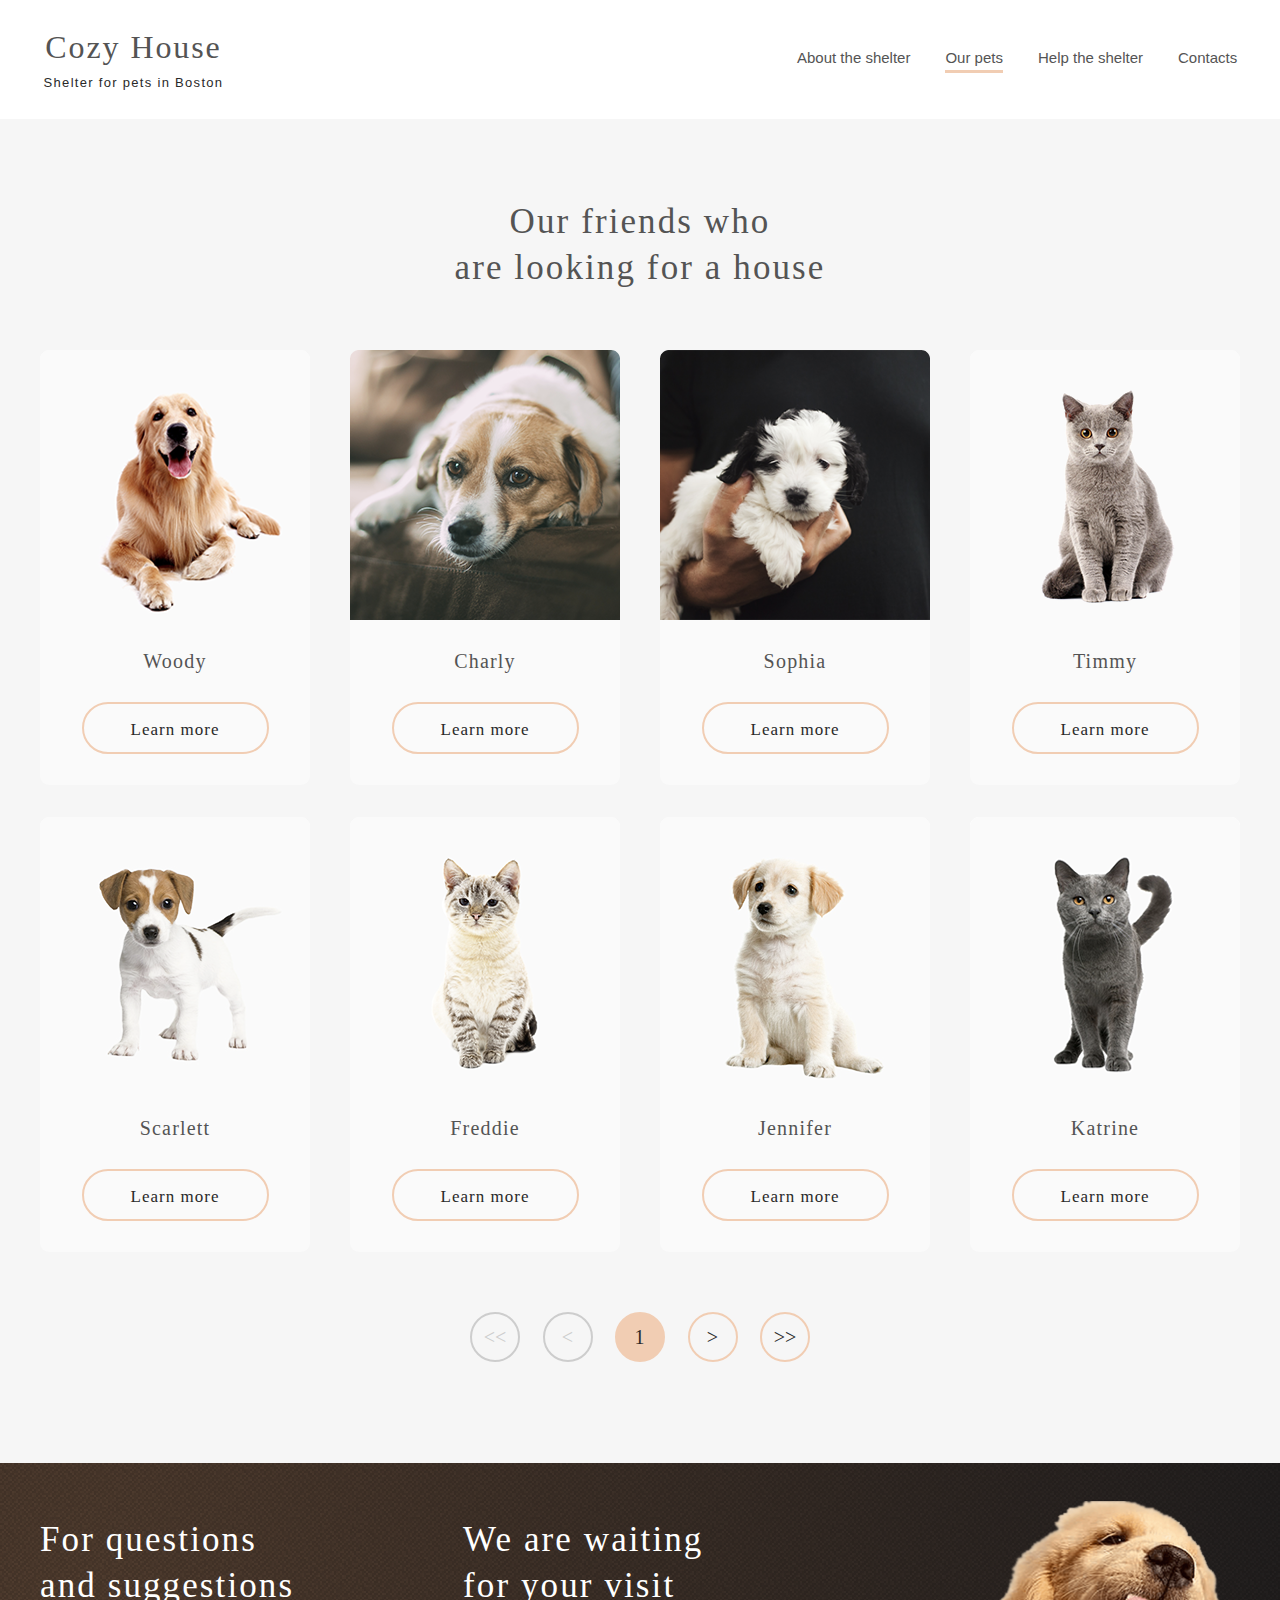
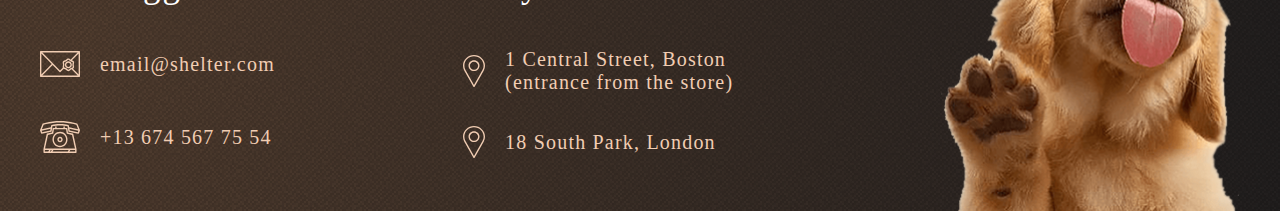
==== commit c705269c: "Merge branch 'gh-pages' into shelter-3" ====
--- a/our_pets.html
+++ b/our_pets.html
@@ -1,3 +1,4 @@
+
 <!DOCTYPE html>
 <html lang="en">
   <head>
--- a/css/our_pets_style.css
+++ b/css/our_pets_style.css
@@ -1,3 +1,4 @@
+
 * {
   padding: 0px;
   margin: 0px;
@@ -643,3 +644,4 @@
 body.no-scroll {
   overflow: hidden;
 }
+
--- a/css/our_pets_768px.css
+++ b/css/our_pets_768px.css
@@ -1,3 +1,4 @@
+
 @media screen and (min-width: 768px) and (max-width: 1199px) {
   html {
     scroll-behavior: smooth;
--- a/css/our_pets_320px.css
+++ b/css/our_pets_320px.css
@@ -1,3 +1,4 @@
+
 @media screen and (min-width: 320px) and (max-width: 767px) {
   html {
     scroll-behavior: smooth;
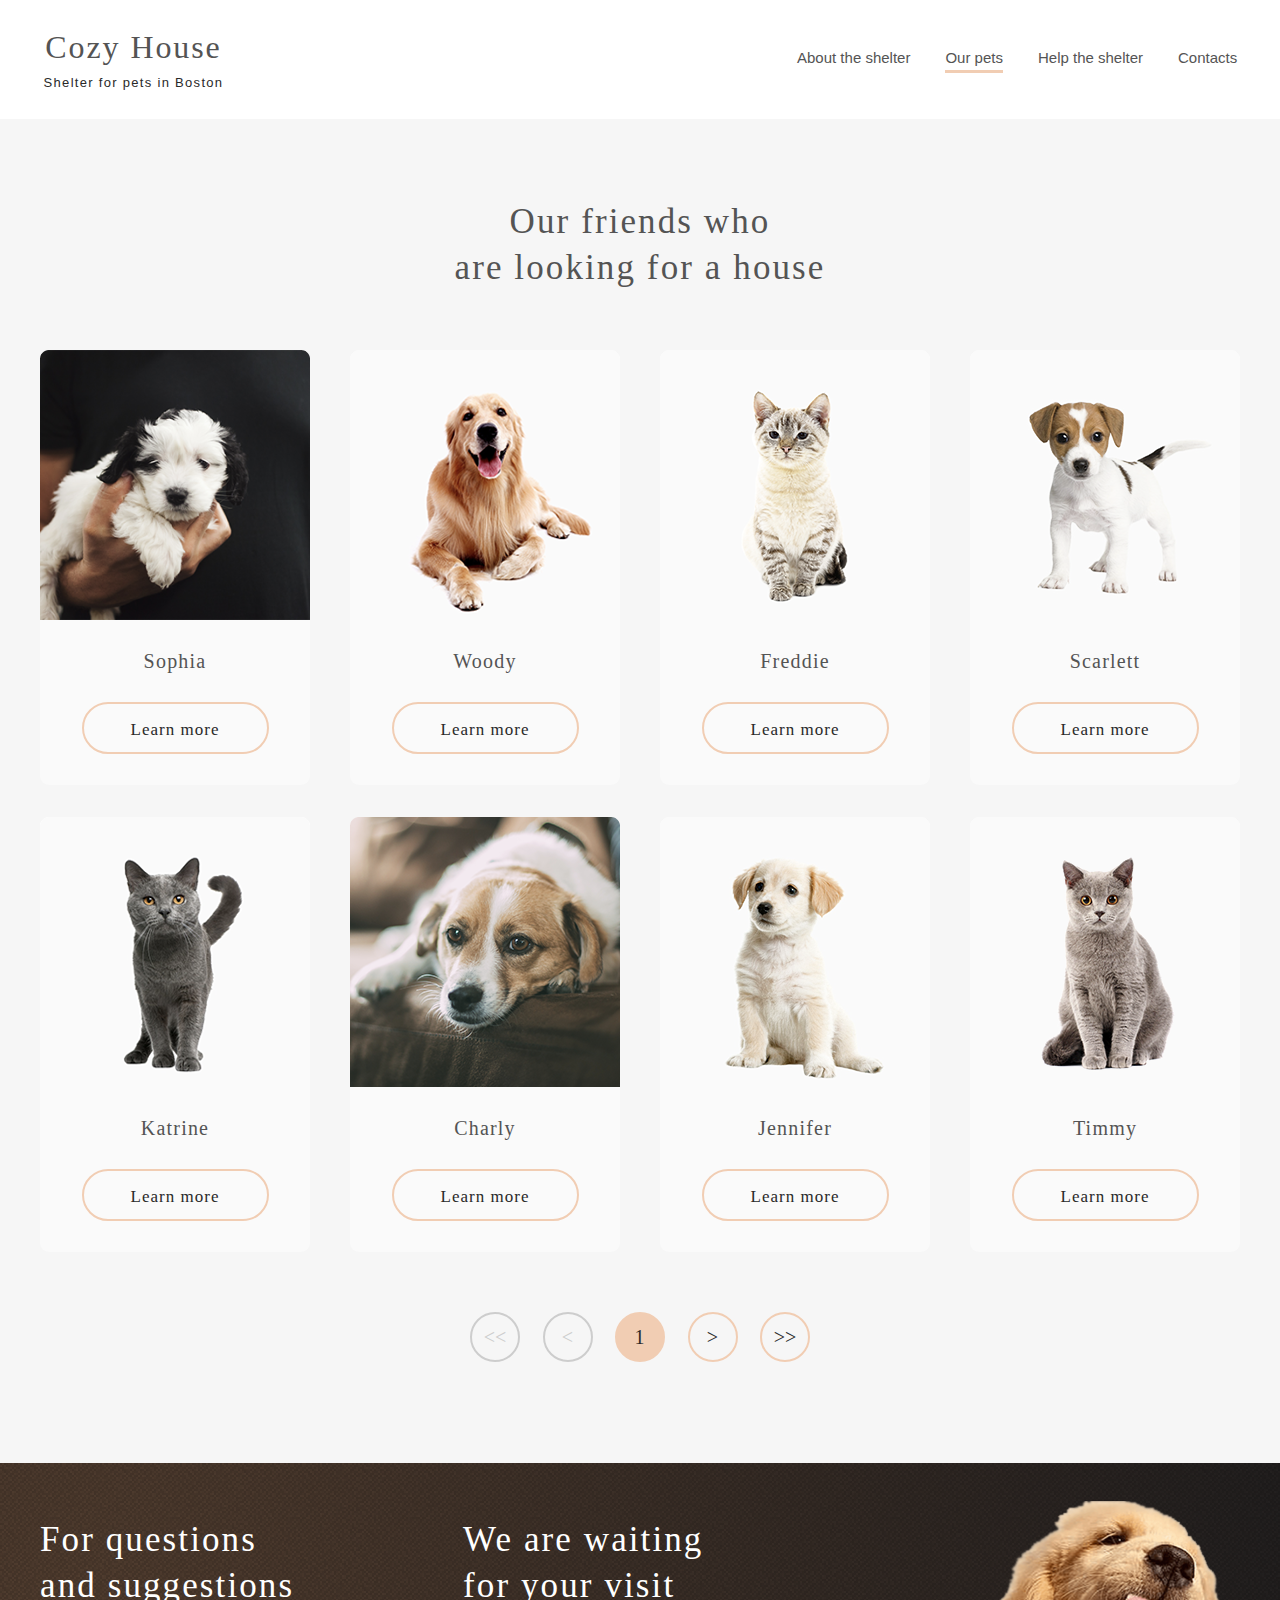
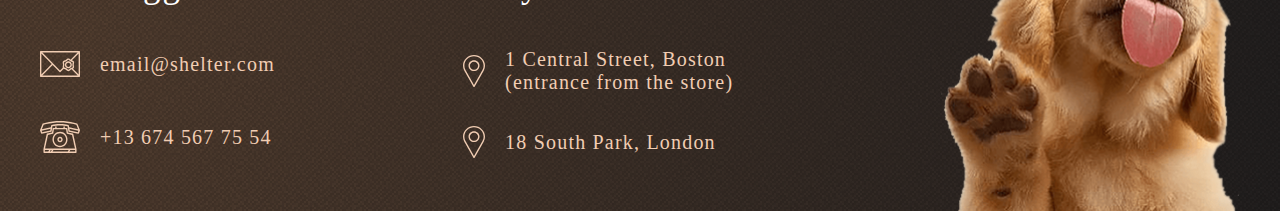
==== commit 063cc356: "Add files via upload" ====
--- a/our_pets.html
+++ b/our_pets.html
@@ -1,151 +1,150 @@
-
-<!DOCTYPE html>
-<html lang="en">
-  <head>
-    <title>Shelter</title>
-    <link rel="stylesheet" href="./css/our_pets_style.css" />
-    <meta name="viewport" content="width=device-width, initial-scale=1.0" />
-    <link
-      rel="stylesheet"
-      media="screen and (min-width: 768px) and (max-width: 1199px)"
-      href="./css/our_pets_768px.css"
-    />
-    <link
-      rel="stylesheet"
-      media="screen and (min-width: 320px) and (max-width: 767px)"
-      href="./css/our_pets_320px.css"
-    />
-    <meta charset="UTF-8" />
-    <link
-      type="image/x-icon"
-      href="./assets/icon/favicon_shelter.svg"
-      rel="shortcut icon"
-    />
-    <link
-      type="Image/x-icon"
-      href="./assets/icon/favicon_shelter.svg"
-      rel="icon"
-    />
-  </head>
-  <body>
-    <header>
-      <div class="headerWrapperBox">
-        <div class="navBar">
-          <div class="logo">
-            <a class="logoLink" href="#">
-              <h1>Cozy House</h1>
-              <p class="logoP">Shelter for pets in Boston</p>
-            </a>
-          </div>
-          <div class="nav">
-            <ul class="nav">
-              <li>
-                <a class="headerLink" href="./index.html">About the shelter</a>
-              </li>
-              <li><a class="headerLink" id="fixed1" href="#">Our pets</a></li>
-              <li>
-                <a class="headerLink" href="./index.html#help"
-                  >Help the shelter</a
-                >
-              </li>
-              <li><a class="headerLink" href="#contacts">Contacts</a></li>
-            </ul>
-          </div>
-          <div class="burger-container">
-            <div id="burger-icon" class="burger-icon">
-              <span></span>
-              <span></span>
-              <span></span>
-          </div>
-          <nav id="mobile-nav" class="mobile-nav">
-            <ul>
-              <li><a class="mobile-navi" href="./index.html">About the shelter</a></li>
-              <li><a class="mobile-navi" id="fixed" href="#">Our pets</a></li>
-              <li><a class="mobile-navi" href="#help">Help the shelter</a></li>
-              <li><a class="mobile-navi" href="#contact">Contacts</a></li>
-            </ul>
-          </nav>
-        </div>
-      </div>
-      </div>
-    </header>
-    <div id="overlay" class="overlay"></div>
-    <main>
-      <div class="petsContent_Wrapper">
-        <h3 class="pet">Our friends who <br />are looking for a house</h3>
-        <div class="cardsContent" id="petsContainer">
-        </div>
-        <div class="navigator">
-          <div class="round1">
-            <button id="firstButton" class="pagination">&lt;&lt;</button>
-          </div>
-          <div class="round2">
-            <button id="prevButton" class="pagination">&lt;</button>
-          </div>
-          <div class="number">
-            <button id="currentPage" class="pagination activePage">1</button>
-          </div>
-          <div class="round3">
-            <button id="nextButton" class="pagination">></button>
-          </div>
-          <div class="round4">
-            <button id="lastButton" class="pagination">>></button>
-          </div>
-        </div>
-      </div>
-    </main>
-    <footer id="contacts">
-      <div class="footerWrapper">
-        <div class="contacts">
-          <h3 class="footer">
-            For questions <br class="sizeSsmall" />and suggestions
-          </h3>
-          <div class="footer_email">
-            <a class="footerLink" href="mailto:email@shelter.com"
-              >email@shelter.com</a
-            >
-          </div>
-          <div class="footer_phone">
-            <a class="footerLink" href="tel:+136745677554">+13 674 567 75 54</a>
-          </div>
-        </div>
-        <div class="locations">
-          <h3 class="footer sizesmall">
-            We are waiting <br class="sizeSsmall" />
-            for your visit
-          </h3>
-          <div class="footer_adress1">
-            <a
-              class="footerLink_adress"
-              href="https://maps.app.goo.gl/YAcCafszEa6BUngT7"
-              target="_blank"
-              >1 Central Street, Boston (entrance from the store)</a
-            >
-          </div>
-          <div class="footer_adress2">
-            <a
-              class="footerLink_adress"
-              href="https://maps.app.goo.gl/WRaW55X6x39eoQyZ9"
-              target="_blank"
-              >18 South Park, London</a
-            >
-          </div>
-        </div>
-        <img
-          class="imgFooter"
-          src="./assets/footer-puppy.png"
-          alt="puppyFooter"
-        />
-      </div>
-    </footer>
-    <script>
-      document.addEventListener("DOMContentLoaded", () => {
-      // Удаляем класс no-scroll при загрузке страницы
-      document.body.classList.remove("no-scroll");
-      });
-      </script>
-    <script src="./js/Burger-menu.js" defer></script>
-    <script src="./js/Pagination.js" type="module"></script>
-  </body>
-  
-</html>
+<!DOCTYPE html>
+<html lang="en">
+  <head>
+    <title>Shelter</title>
+    <link rel="stylesheet" href="./css/our_pets_style.css" />
+    <meta name="viewport" content="width=device-width, initial-scale=1.0" />
+    <link
+      rel="stylesheet"
+      media="screen and (min-width: 768px) and (max-width: 1199px)"
+      href="./css/our_pets_768px.css"
+    />
+    <link
+      rel="stylesheet"
+      media="screen and (min-width: 320px) and (max-width: 767px)"
+      href="./css/our_pets_320px.css"
+    />
+    <meta charset="UTF-8" />
+    <link
+      type="image/x-icon"
+      href="./assets/icon/favicon_shelter.svg"
+      rel="shortcut icon"
+    />
+    <link
+      type="Image/x-icon"
+      href="./assets/icon/favicon_shelter.svg"
+      rel="icon"
+    />
+  </head>
+  <body>
+    <header>
+      <div class="headerWrapperBox">
+        <div class="navBar">
+          <div class="logo">
+            <a class="logoLink" href="#">
+              <h1>Cozy House</h1>
+              <p class="logoP">Shelter for pets in Boston</p>
+            </a>
+          </div>
+          <div class="nav">
+            <ul class="nav">
+              <li>
+                <a class="headerLink" href="./index.html">About the shelter</a>
+              </li>
+              <li><a class="headerLink" id="fixed1" href="#">Our pets</a></li>
+              <li>
+                <a class="headerLink" href="./index.html#help"
+                  >Help the shelter</a
+                >
+              </li>
+              <li><a class="headerLink" href="#contacts">Contacts</a></li>
+            </ul>
+          </div>
+          <div class="burger-container">
+            <div id="burger-icon" class="burger-icon">
+              <span></span>
+              <span></span>
+              <span></span>
+          </div>
+          <nav id="mobile-nav" class="mobile-nav">
+            <ul>
+              <li><a class="mobile-navi" href="./index.html">About the shelter</a></li>
+              <li><a class="mobile-navi" id="fixed" href="#">Our pets</a></li>
+              <li><a class="mobile-navi" href="#help">Help the shelter</a></li>
+              <li><a class="mobile-navi" href="#contact">Contacts</a></li>
+            </ul>
+          </nav>
+        </div>
+      </div>
+      </div>
+    </header>
+    <div id="overlay" class="overlay"></div>
+    <main>
+      <div class="petsContent_Wrapper">
+        <h3 class="pet">Our friends who <br />are looking for a house</h3>
+        <div class="cardsContent" id="petsContainer">
+        </div>
+        <div class="navigator">
+          <div class="round1">
+            <button id="firstButton" class="pagination">&lt;&lt;</button>
+          </div>
+          <div class="round2">
+            <button id="prevButton" class="pagination">&lt;</button>
+          </div>
+          <div class="number">
+            <button id="currentPage" class="pagination activePage">1</button>
+          </div>
+          <div class="round3">
+            <button id="nextButton" class="pagination">></button>
+          </div>
+          <div class="round4">
+            <button id="lastButton" class="pagination">>></button>
+          </div>
+        </div>
+      </div>
+    </main>
+    <footer id="contacts">
+      <div class="footerWrapper">
+        <div class="contacts">
+          <h3 class="footer">
+            For questions <br class="sizeSsmall" />and suggestions
+          </h3>
+          <div class="footer_email">
+            <a class="footerLink" href="mailto:email@shelter.com"
+              >email@shelter.com</a
+            >
+          </div>
+          <div class="footer_phone">
+            <a class="footerLink" href="tel:+136745677554">+13 674 567 75 54</a>
+          </div>
+        </div>
+        <div class="locations">
+          <h3 class="footer sizesmall">
+            We are waiting <br class="sizeSsmall" />
+            for your visit
+          </h3>
+          <div class="footer_adress1">
+            <a
+              class="footerLink_adress"
+              href="https://maps.app.goo.gl/YAcCafszEa6BUngT7"
+              target="_blank"
+              >1 Central Street, Boston (entrance from the store)</a
+            >
+          </div>
+          <div class="footer_adress2">
+            <a
+              class="footerLink_adress"
+              href="https://maps.app.goo.gl/WRaW55X6x39eoQyZ9"
+              target="_blank"
+              >18 South Park, London</a
+            >
+          </div>
+        </div>
+        <img
+          class="imgFooter"
+          src="./assets/footer-puppy.png"
+          alt="puppyFooter"
+        />
+      </div>
+    </footer>
+    <script>
+      document.addEventListener("DOMContentLoaded", () => {
+      // Удаляем класс no-scroll при загрузке страницы
+      document.body.classList.remove("no-scroll");
+      });
+      </script>
+    <script src="./js/Burger-menu.js" defer></script>
+    <script src="./js/Pagination.js" type="module"></script>
+  </body>
+  
+</html>
--- a/css/our_pets_style.css
+++ b/css/our_pets_style.css
@@ -1,647 +1,646 @@
-
-* {
-  padding: 0px;
-  margin: 0px;
-  border: 0px;
-}
-
-a:link,
-a:visited {
-  text-decoration: none;
-}
-br.size320 {
-  display: none;
-}
-div.burger {
-  display: none;
-}
-html {
-  line-height: 1.15;
-  -webkit-text-size-adjust: 100%;
-  scroll-behavior: smooth;
-}
-body {
-  line-height: 1;
-  font-family: "Arial", sans-serif;
-  font-size: 15px;
-  color: #4c4c4c;
-  overflow-x: hidden;
-  display: flex;
-  flex-direction: column;
-}
-span.hidden {
-  position: absolute;
-  width: 1px;
-  height: 1px;
-  margin: -1px;
-  border: 0;
-  padding: 0;
-  white-space: nowrap;
-  clip-path: inset(100%);
-  clip: rect(0 0 0 0);
-  overflow: hidden;
-  cursor: pointer;
-  color: inherit;
-}
-*,
-*:before,
-*:after {
-  box-sizing: border-box;
-}
-
-/*Burger*/
-.burger-container {
-  display: none;
-}
-
-.burger-icon {
-  width: 40px;
-  height: 40px;
-  position: fixed;
-  top: 20px;
-  right: 20px;
-  cursor: pointer;
-  display: flex;
-  flex-direction: column;
-  justify-content: space-between;
-  align-items: center;
-  z-index: 16;
-}
-
-.burger-icon span {
-  display: none;
-  width: 30px;
-  height: 3px;
-  background-color: black;
-  transition: transform 0.3s ease;
-}
-
-.burger-icon.open span:nth-child(1) {
-  transform: rotate(90deg) translate(10px, -10px);
-}
-
-.burger-icon.open span:nth-child(2) {
-  transform: rotate(90deg) translate(0px, 0px);
-}
-
-.burger-icon.open span:nth-child(3) {
-  transform: rotate(90deg) translate(-10px, 10px);
-}
-
-.mobile-nav {
-  display: none;
-  position: fixed;
-  top: 0;
-  right: 0;
-  width: 320px;
-  height: 100vh;
-  background: #292929;
-  box-shadow: -2px 0 5px rgba(0, 0, 0, 0.3);
-  transform: translateX(100%);
-  transition: 0.3s ease;
-  z-index: 15;
-}
-
-.mobile-nav.open {
-  display: flex;
-  flex-direction: column;
-  align-items: center;
-  justify-content: center;
-  transform: translateX(0);
-}
-
-.overlay {
-  display: none;
-  position: fixed;
-  top: 0;
-  left: 0;
-  width: 100vw;
-  height: 100vh;
-  background: rgba(0, 0, 0, 0.5);
-  z-index: 9;
-}
-
-/*burger menu styles */
-.mobile-nav a {
-  display: block;
-  text-align: center;
-  text-decoration: none;
-  transition: 0.3s ease;
-  color: #cdcdcd;
-  padding-bottom: 40px;
-  font-family: "Arial";
-  font-style: normal;
-  font-weight: 400;
-  font-size: 32px;
-  line-height: 160%;
-}
-
-.mobile-nav a#fixed {
-  cursor: pointer;
-  font-size: 32px;
-  line-height: 160%;
-  border-bottom: 3px solid #f1cdb3;
-  pointer-events: none;
-  color: #fff;
-  padding-bottom: 2px;
-  margin-bottom: 40px;
-  font-family: "Arial", sans-serif;
-}
-
-a.mobile-navi :active {
-  text-decoration: none;
-  color: #fafafa;
-  border-bottom: 3px solid #f1cdb3;
-  height: 3px;
-  font-weight: 400;
-  font-size: 32px;
-  line-height: 160%;
-  padding-bottom: 2px;
-}
-
-/*Menu*/
-
-header {
-  background-color: transparent;
-}
-
-div.headerWrapperBox {
-  max-width: 1230px;
-  padding: 0 15px;
-  margin: 0 auto;
-}
-div.navBar {
-  padding: 30px 0px;
-  display: flex;
-  align-items: center;
-  justify-content: space-between;
-}
-
-div.nav {
-  margin-top: auto;
-  margin-bottom: auto;
-  width: 443px;
-  height: 27px;
-  display: flex;
-  justify-content: space-between;
-}
-
-ul li {
-  list-style-type: none;
-  font-family: "Arial";
-  font-style: normal;
-  font-weight: 400;
-  font-size: 15px;
-  line-height: 160%;
-  color: #cdcdcd;
-}
-
-ul.nav {
-  padding: 0px;
-  gap: 35px;
-  color: #cdcdcd;
-  display: flex;
-  flex-direction: row;
-  font-family: Arial, Helvetica, sans-serif;
-}
-
-h1 {
-  color: rgb(84, 84, 84);
-  font-family: "Georgia", serif;
-  font-weight: 400;
-  font-size: 32px;
-  line-height: 110%;
-  letter-spacing: 0.06em;
-  margin-bottom: 11px;
-}
-a.headerLink#fixed1 {
-  cursor: pointer;
-  font-size: 15px;
-  line-height: 160%;
-  border-bottom: 3px solid #f1cdb3;
-  pointer-events: none;
-  color: rgb(84, 84, 84);
-  padding-bottom: 4px;
-  font-family: "Arial", sans-serif;
-}
-
-a.headerLink:link {
-  color: rgb(84, 84, 84);
-  font-family: "Arial", sans-serif;
-  text-decoration: none;
-  font-style: normal;
-  font-weight: 400;
-  width: 114px;
-  font-size: 15px;
-  line-height: 160%;
-  padding-bottom: 2px;
-}
-a.headerLink:hover {
-  text-decoration: none;
-  color: rgb(84, 84, 84);
-  border-bottom: 3px solid #f1cdb3;
-  height: 3px;
-  font-weight: 400;
-  font-size: 15px;
-  line-height: 160%;
-  padding-bottom: 2px;
-}
-
-a.headerLink:visited {
-  text-decoration: none;
-  color: rgb(84, 84, 84);
-  padding-bottom: 2px;
-}
-
-/*Logo Link*/
-div.logo {
-  text-align: center;
-  width: 187px;
-}
-a.logoLink:link {
-  text-decoration: none;
-}
-p.logoP {
-  color: rgb(41, 41, 41);
-  font-weight: 400;
-  font-size: 13px;
-  letter-spacing: 0.1em;
-}
-
-/*Body*/
-main {
-  flex: 1 1 auto;
-  background-color: #f6f6f6;
-}
-div.petsContent_Wrapper {
-  max-width: 1230px;
-  padding: 80px 15px 101px;
-  margin: 0 auto;
-  text-align: center;
-}
-h3.pet {
-  max-width: 400px;
-  text-align: center;
-  font-family: "Georgia", serif;
-  font-style: normal;
-  font-weight: 400;
-  font-size: 35px;
-  line-height: 130%;
-  letter-spacing: 0.06em;
-  color: #545454;
-  margin: 0 auto;
-  margin-bottom: 60px;
-}
-div.cardsContent {
-  display: flex;
-  flex-wrap: wrap;
-  justify-content: center;
-  gap: 32px 40px;
-  margin-bottom: 60px;
-}
-div.card {
-  background: #fafafa;
-  border-radius: 9px;
-  width: 270px;
-  height: 435px;
-  display: grid;
-  transition: 0.3s all ease-in;
-}
-
-div.card1 {
-  padding-top: 30px;
-}
-p.pets {
-  font-family: "Georgia", serif;
-  font-weight: 400;
-  font-size: 20px;
-  letter-spacing: 0.06em;
-  text-align: center;
-  color: #545454;
-}
-button.learnMore {
-  padding: 15px 42px;
-  margin-top: 31px;
-  margin-bottom: 30px;
-  border: 2px solid #f1cdb3;
-  background: #fafafa;
-  border-radius: 100px;
-  width: 187px;
-  height: 52px;
-  align-content: center;
-  transition: 0.2s all ease-in;
-}
-div.card:hover .learnMore {
-  background: #fddcc4;
-  transition: 0.2s all ease-in;
-}
-div.card:hover {
-  cursor: pointer;
-  background-color: #fff;
-  box-shadow: 0 2px 35px 14px rgba(13, 13, 13, 0.04);
-  transition: 0.2s all ease-in;
-}
-p.petsMore {
-  font-family: "Georgia", serif;
-  font-weight: 400;
-  font-size: 17px;
-  line-height: 130%;
-  letter-spacing: 0.06em;
-  color: #292929;
-}
-
-/*Pet pagination*/
-div.navigator {
-  margin: 0 auto;
-  display: flex;
-  max-width: 340px;
-  justify-content: space-between;
-}
-button.pagination {
-  transition: 0.2s all ease-in;
-  display: block;
-  width: 50px;
-  height: 50px;
-  border: 2px solid #f1cdb3;
-  border-radius: 100px;
-  background-color: transparent;
-  cursor: pointer;
-  z-index: 10;
-  position: relative;
-  text-align: center;
-  line-height: 45px;
-  color: #292929;
-  font-family: "Georgia";
-  font-style: normal;
-  font-weight: 400;
-  font-size: 20px;
-}
-
-button.pagination:hover {
-  background-color: #f1cdb3;
-  border-color: none;
-  transition: 0.2s all ease-in;
-}
-
-button.disabled {
-  transition: 0.2s all ease-in;
-  display: block;
-  width: 50px;
-  height: 50px;
-  border: 2px solid #cdcdcd;
-  border-radius: 100px;
-  background-color: transparent;
-  cursor: pointer;
-  z-index: 10;
-  position: relative;
-  text-align: center;
-  line-height: 45px;
-  color: #cdcdcd;
-  font-family: "Georgia";
-  font-style: normal;
-  font-weight: 400;
-  font-size: 20px;
-}
-
-button.disabled:hover {
-  cursor: default;
-  background-color: transparent;
-  border: 2px solid #cdcdcd;
-}
-
-button.activePage {
-  font-family: "Georgia", serif;
-  font-style: normal;
-  font-weight: 400;
-  font-size: 20px;
-  letter-spacing: 0.06em;
-  color: #292929;
-  background-color: #f1cdb3;
-  cursor: default;
-  line-height: 45px;
-  color: #292929;
-}
-
-/*Footer*/
-footer {
-  background: url(../assets/noise_transparent@2x.png),
-    radial-gradient(110.67% 538.64% at 5.73% 50%, #513d2f 0%, #1a1a1c 100%),
-    linear-gradient(0deg, #211f20, #211f20);
-}
-.footerWrapper {
-  max-width: 1230px;
-  padding: 38px 15px 0px 15px;
-  display: flex;
-  justify-content: space-between;
-  margin: 0 auto;
-}
-div.contacts {
-  max-width: 280px;
-  padding-top: 16px;
-}
-div.locations {
-  margin-left: -6px;
-  padding-top: 16px;
-  max-width: 302px;
-}
-h3.footer {
-  font-family: "Georgia", serif;
-  font-style: normal;
-  font-weight: 400;
-  font-size: 35px;
-  line-height: 130%;
-  letter-spacing: 0.06em;
-  color: #ffffff;
-  margin-bottom: 40px;
-}
-div.footer_email {
-  margin-bottom: 40px;
-  background: url(../assets/icon/icon-email.svg);
-  background-position: 0 0;
-  background-repeat: no-repeat;
-}
-div.footer_phone {
-  margin-bottom: 40px;
-  background: url(../assets/icon/icon-phone.svg);
-  background-position: 0 0;
-  background-repeat: no-repeat;
-}
-div.footer_adress1 {
-  margin-bottom: 32px;
-  padding-left: 42px;
-  background: url(../assets/icon/icon-marker.svg);
-  background-position: 0 50%;
-  background-repeat: no-repeat;
-}
-div.footer_adress2 {
-  background: url(../assets/icon/icon-marker.svg);
-  background-position: 0 0;
-  background-repeat: no-repeat;
-  padding: 5px 0px 5px 42px;
-}
-.footerLink {
-  display: block;
-  font-family: "Georgia", serif;
-  font-style: normal;
-  font-weight: 400;
-  font-size: 20px;
-  line-height: 115%;
-  letter-spacing: 0.06em;
-  color: #f1cdb3;
-  padding: 5px 0px 5px 60px;
-}
-.footerLink_adress {
-  display: block;
-  font-family: "Georgia", serif;
-  font-style: normal;
-  font-weight: 400;
-  font-size: 20px;
-  line-height: 115%;
-  letter-spacing: 0.06em;
-  color: #f1cdb3;
-}
-
-/*Pop up*/
-.overlay {
-  position: fixed;
-  top: 0;
-  left: 0;
-  width: 100%;
-  height: 100%;
-  background: rgba(0, 0, 0, 0.5);
-  display: none;
-  z-index: 13;
-}
-
-.popup {
-  position: fixed;
-  top: 50%;
-  left: 50%;
-  transform: translate(-50%, -50%);
-  background-color: transparent;
-  z-index: 15;
-}
-
-.pop-inner {
-  max-width: 351px;
-  padding: 50px 20px 88px 29px;
-}
-
-.popup-content {
-  max-width: 952px;
-  max-height: 552px;
-  position: relative;
-  display: flex;
-  flex-direction: column;
-  align-items: flex-start;
-}
-.petCard-pop {
-  width: 900px;
-  height: 500px;
-  display: flex;
-  flex-direction: row;
-  justify-content: space-between;
-  border-radius: 10px;
-  background-color: #fafafa;
-  box-shadow: 0px 2px 35px 14px rgba(13, 13, 13, 0.04);
-}
-
-.close-button {
-  position: absolute;
-  right: -42px;
-  top: -52px;
-  width: 52px;
-  height: 52px;
-  background-color: transparent;
-  font-family: Georgia, "Times New Roman", Times, serif;
-  border: 2px solid #f1cdb3;
-  border-radius: 100px;
-  color: #292929;
-  display: flex;
-  align-items: center;
-  justify-content: center;
-  align-self: flex-end;
-  font-size: 26px;
-  font-weight: bold;
-  transition: 0.2s all ease-in;
-  cursor: pointer;
-  z-index: 12;
-  text-shadow: 0px 2px 4px rgba(0, 0, 0, 0.5);
-}
-
-.close-button:hover {
-  background-color: #fddcc4;
-  color: #555;
-}
-
-img.pop-up {
-  max-width: 100%;
-  max-height: 100%;
-}
-h3.pop-name {
-  padding-bottom: 10px;
-  font-family: "Georgia";
-  font-style: normal;
-  font-weight: 400;
-  font-size: 35px;
-  line-height: 130%;
-  letter-spacing: 0.06em;
-  color: #000000;
-}
-
-h4.pop-breed {
-  padding-bottom: 40px;
-  font-family: "Georgia";
-  font-style: normal;
-  font-weight: 400;
-  font-size: 20px;
-  line-height: 115%;
-  letter-spacing: 0.06em;
-  color: #000000;
-}
-
-p.pop-descr {
-  padding-bottom: 40px;
-  font-family: "Georgia";
-  font-style: normal;
-  font-weight: 400;
-  font-size: 15px;
-  line-height: 110%;
-  letter-spacing: 0.06em;
-  color: #000000;
-}
-
-li.pop-li {
-  padding-bottom: 10px;
-  font-family: "Georgia";
-  font-style: normal;
-  font-weight: 400;
-  font-size: 15px;
-  line-height: 110%;
-  letter-spacing: 0.06em;
-  color: #000000;
-}
-li.pop-li {
-  position: relative;
-  padding-left: 10px;
-  margin-bottom: 10px;
-}
-li.pop-li::before {
-  content: "";
-  position: absolute;
-  left: 0;
-  top: 30%;
-  transform: translateY(-50%);
-  width: 4px;
-  height: 4px;
-  border-radius: 50%;
-  background-color: #f1cdb3;
-}
-
-span.pop-span {
-  font-weight: 700;
-}
-body.no-scroll {
-  overflow: hidden;
-}
-
+* {
+  padding: 0px;
+  margin: 0px;
+  border: 0px;
+}
+
+a:link,
+a:visited {
+  text-decoration: none;
+}
+br.size320 {
+  display: none;
+}
+div.burger {
+  display: none;
+}
+html {
+  line-height: 1.15;
+  -webkit-text-size-adjust: 100%;
+  scroll-behavior: smooth;
+}
+body {
+  line-height: 1;
+  font-family: "Arial", sans-serif;
+  font-size: 15px;
+  color: #4c4c4c;
+  overflow-x: hidden;
+  display: flex;
+  flex-direction: column;
+}
+span.hidden {
+  position: absolute;
+  width: 1px;
+  height: 1px;
+  margin: -1px;
+  border: 0;
+  padding: 0;
+  white-space: nowrap;
+  clip-path: inset(100%);
+  clip: rect(0 0 0 0);
+  overflow: hidden;
+  cursor: pointer;
+  color: inherit;
+}
+*,
+*:before,
+*:after {
+  box-sizing: border-box;
+}
+
+/*Burger*/
+.burger-container {
+  display: none;
+}
+
+.burger-icon {
+  width: 40px;
+  height: 40px;
+  position: fixed;
+  top: 20px;
+  right: 20px;
+  cursor: pointer;
+  display: flex;
+  flex-direction: column;
+  justify-content: space-between;
+  align-items: center;
+  z-index: 16;
+}
+
+.burger-icon span {
+  display: none;
+  width: 30px;
+  height: 3px;
+  background-color: black;
+  transition: transform 0.3s ease;
+}
+
+.burger-icon.open span:nth-child(1) {
+  transform: rotate(90deg) translate(10px, -10px);
+}
+
+.burger-icon.open span:nth-child(2) {
+  transform: rotate(90deg) translate(0px, 0px);
+}
+
+.burger-icon.open span:nth-child(3) {
+  transform: rotate(90deg) translate(-10px, 10px);
+}
+
+.mobile-nav {
+  display: none;
+  position: fixed;
+  top: 0;
+  right: 0;
+  width: 320px;
+  height: 100vh;
+  background: #292929;
+  box-shadow: -2px 0 5px rgba(0, 0, 0, 0.3);
+  transform: translateX(100%);
+  transition: 0.3s ease;
+  z-index: 15;
+}
+
+.mobile-nav.open {
+  display: flex;
+  flex-direction: column;
+  align-items: center;
+  justify-content: center;
+  transform: translateX(0);
+}
+
+.overlay {
+  display: none;
+  position: fixed;
+  top: 0;
+  left: 0;
+  width: 100vw;
+  height: 100vh;
+  background: rgba(0, 0, 0, 0.5);
+  z-index: 9;
+}
+
+/*burger menu styles */
+.mobile-nav a {
+  display: block;
+  text-align: center;
+  text-decoration: none;
+  transition: 0.3s ease;
+  color: #cdcdcd;
+  padding-bottom: 40px;
+  font-family: "Arial";
+  font-style: normal;
+  font-weight: 400;
+  font-size: 32px;
+  line-height: 160%;
+}
+
+.mobile-nav a#fixed {
+  cursor: pointer;
+  font-size: 32px;
+  line-height: 160%;
+  border-bottom: 3px solid #f1cdb3;
+  pointer-events: none;
+  color: #fff;
+  padding-bottom: 2px;
+  margin-bottom: 40px;
+  font-family: "Arial", sans-serif;
+}
+
+a.mobile-navi :active {
+  text-decoration: none;
+  color: #fafafa;
+  border-bottom: 3px solid #f1cdb3;
+  height: 3px;
+  font-weight: 400;
+  font-size: 32px;
+  line-height: 160%;
+  padding-bottom: 2px;
+}
+
+/*Menu*/
+
+header {
+  background-color: transparent;
+}
+
+div.headerWrapperBox {
+  max-width: 1230px;
+  padding: 0 15px;
+  margin: 0 auto;
+}
+div.navBar {
+  padding: 30px 0px;
+  display: flex;
+  align-items: center;
+  justify-content: space-between;
+}
+
+div.nav {
+  margin-top: auto;
+  margin-bottom: auto;
+  width: 443px;
+  height: 27px;
+  display: flex;
+  justify-content: space-between;
+}
+
+ul li {
+  list-style-type: none;
+  font-family: "Arial";
+  font-style: normal;
+  font-weight: 400;
+  font-size: 15px;
+  line-height: 160%;
+  color: #cdcdcd;
+}
+
+ul.nav {
+  padding: 0px;
+  gap: 35px;
+  color: #cdcdcd;
+  display: flex;
+  flex-direction: row;
+  font-family: Arial, Helvetica, sans-serif;
+}
+
+h1 {
+  color: rgb(84, 84, 84);
+  font-family: "Georgia", serif;
+  font-weight: 400;
+  font-size: 32px;
+  line-height: 110%;
+  letter-spacing: 0.06em;
+  margin-bottom: 11px;
+}
+a.headerLink#fixed1 {
+  cursor: pointer;
+  font-size: 15px;
+  line-height: 160%;
+  border-bottom: 3px solid #f1cdb3;
+  pointer-events: none;
+  color: rgb(84, 84, 84);
+  padding-bottom: 4px;
+  font-family: "Arial", sans-serif;
+}
+
+a.headerLink:link {
+  color: rgb(84, 84, 84);
+  font-family: "Arial", sans-serif;
+  text-decoration: none;
+  font-style: normal;
+  font-weight: 400;
+  width: 114px;
+  font-size: 15px;
+  line-height: 160%;
+  padding-bottom: 2px;
+}
+a.headerLink:hover {
+  text-decoration: none;
+  color: rgb(84, 84, 84);
+  border-bottom: 3px solid #f1cdb3;
+  height: 3px;
+  font-weight: 400;
+  font-size: 15px;
+  line-height: 160%;
+  padding-bottom: 2px;
+}
+
+a.headerLink:visited {
+  text-decoration: none;
+  color: rgb(84, 84, 84);
+  padding-bottom: 2px;
+}
+
+/*Logo Link*/
+div.logo {
+  text-align: center;
+  width: 187px;
+}
+a.logoLink:link {
+  text-decoration: none;
+}
+p.logoP {
+  color: rgb(41, 41, 41);
+  font-weight: 400;
+  font-size: 13px;
+  letter-spacing: 0.1em;
+}
+
+/*Body*/
+main {
+  flex: 1 1 auto;
+  background-color: #f6f6f6;
+}
+div.petsContent_Wrapper {
+  max-width: 1230px;
+  padding: 80px 15px 101px;
+  margin: 0 auto;
+  text-align: center;
+}
+h3.pet {
+  max-width: 400px;
+  text-align: center;
+  font-family: "Georgia", serif;
+  font-style: normal;
+  font-weight: 400;
+  font-size: 35px;
+  line-height: 130%;
+  letter-spacing: 0.06em;
+  color: #545454;
+  margin: 0 auto;
+  margin-bottom: 60px;
+}
+div.cardsContent {
+  display: flex;
+  flex-wrap: wrap;
+  justify-content: center;
+  gap: 32px 40px;
+  margin-bottom: 60px;
+}
+div.card {
+  background: #fafafa;
+  border-radius: 9px;
+  width: 270px;
+  height: 435px;
+  display: grid;
+  transition: 0.3s all ease-in;
+}
+
+div.card1 {
+  padding-top: 30px;
+}
+p.pets {
+  font-family: "Georgia", serif;
+  font-weight: 400;
+  font-size: 20px;
+  letter-spacing: 0.06em;
+  text-align: center;
+  color: #545454;
+}
+button.learnMore {
+  padding: 15px 42px;
+  margin-top: 31px;
+  margin-bottom: 30px;
+  border: 2px solid #f1cdb3;
+  background: #fafafa;
+  border-radius: 100px;
+  width: 187px;
+  height: 52px;
+  align-content: center;
+  transition: 0.2s all ease-in;
+}
+div.card:hover .learnMore {
+  background: #fddcc4;
+  transition: 0.2s all ease-in;
+}
+div.card:hover {
+  cursor: pointer;
+  background-color: #fff;
+  box-shadow: 0 2px 35px 14px rgba(13, 13, 13, 0.04);
+  transition: 0.2s all ease-in;
+}
+p.petsMore {
+  font-family: "Georgia", serif;
+  font-weight: 400;
+  font-size: 17px;
+  line-height: 130%;
+  letter-spacing: 0.06em;
+  color: #292929;
+}
+
+/*Pet pagination*/
+div.navigator {
+  margin: 0 auto;
+  display: flex;
+  max-width: 340px;
+  justify-content: space-between;
+}
+button.pagination {
+  transition: 0.2s all ease-in;
+  display: block;
+  width: 50px;
+  height: 50px;
+  border: 2px solid #f1cdb3;
+  border-radius: 100px;
+  background-color: transparent;
+  cursor: pointer;
+  z-index: 10;
+  position: relative;
+  text-align: center;
+  line-height: 45px;
+  color: #292929;
+  font-family: "Georgia";
+  font-style: normal;
+  font-weight: 400;
+  font-size: 20px;
+}
+
+button.pagination:hover {
+  background-color: #f1cdb3;
+  border-color: none;
+  transition: 0.2s all ease-in;
+}
+
+button.disabled {
+  transition: 0.2s all ease-in;
+  display: block;
+  width: 50px;
+  height: 50px;
+  border: 2px solid #cdcdcd;
+  border-radius: 100px;
+  background-color: transparent;
+  cursor: pointer;
+  z-index: 10;
+  position: relative;
+  text-align: center;
+  line-height: 45px;
+  color: #cdcdcd;
+  font-family: "Georgia";
+  font-style: normal;
+  font-weight: 400;
+  font-size: 20px;
+}
+
+button.disabled:hover {
+  cursor: default;
+  background-color: transparent;
+  border: 2px solid #cdcdcd;
+}
+
+button.activePage {
+  font-family: "Georgia", serif;
+  font-style: normal;
+  font-weight: 400;
+  font-size: 20px;
+  letter-spacing: 0.06em;
+  color: #292929;
+  background-color: #f1cdb3;
+  cursor: default;
+  line-height: 45px;
+  color: #292929;
+}
+
+/*Footer*/
+footer {
+  background: url(../assets/noise_transparent@2x.png),
+    radial-gradient(110.67% 538.64% at 5.73% 50%, #513d2f 0%, #1a1a1c 100%),
+    linear-gradient(0deg, #211f20, #211f20);
+}
+.footerWrapper {
+  max-width: 1230px;
+  padding: 38px 15px 0px 15px;
+  display: flex;
+  justify-content: space-between;
+  margin: 0 auto;
+}
+div.contacts {
+  max-width: 280px;
+  padding-top: 16px;
+}
+div.locations {
+  margin-left: -6px;
+  padding-top: 16px;
+  max-width: 302px;
+}
+h3.footer {
+  font-family: "Georgia", serif;
+  font-style: normal;
+  font-weight: 400;
+  font-size: 35px;
+  line-height: 130%;
+  letter-spacing: 0.06em;
+  color: #ffffff;
+  margin-bottom: 40px;
+}
+div.footer_email {
+  margin-bottom: 40px;
+  background: url(../assets/icon/icon-email.svg);
+  background-position: 0 0;
+  background-repeat: no-repeat;
+}
+div.footer_phone {
+  margin-bottom: 40px;
+  background: url(../assets/icon/icon-phone.svg);
+  background-position: 0 0;
+  background-repeat: no-repeat;
+}
+div.footer_adress1 {
+  margin-bottom: 32px;
+  padding-left: 42px;
+  background: url(../assets/icon/icon-marker.svg);
+  background-position: 0 50%;
+  background-repeat: no-repeat;
+}
+div.footer_adress2 {
+  background: url(../assets/icon/icon-marker.svg);
+  background-position: 0 0;
+  background-repeat: no-repeat;
+  padding: 5px 0px 5px 42px;
+}
+.footerLink {
+  display: block;
+  font-family: "Georgia", serif;
+  font-style: normal;
+  font-weight: 400;
+  font-size: 20px;
+  line-height: 115%;
+  letter-spacing: 0.06em;
+  color: #f1cdb3;
+  padding: 5px 0px 5px 60px;
+}
+.footerLink_adress {
+  display: block;
+  font-family: "Georgia", serif;
+  font-style: normal;
+  font-weight: 400;
+  font-size: 20px;
+  line-height: 115%;
+  letter-spacing: 0.06em;
+  color: #f1cdb3;
+}
+
+/*Pop up*/
+.overlay {
+  position: fixed;
+  top: 0;
+  left: 0;
+  width: 100%;
+  height: 100%;
+  background: rgba(0, 0, 0, 0.5);
+  display: none;
+  z-index: 13;
+}
+
+.popup {
+  width: 100%;
+  height: 100%;
+  display: flex;
+  align-items: center;
+  justify-content: center;
+  background-color: transparent;
+  z-index: 15;
+}
+
+.pop-inner {
+  max-width: 351px;
+  padding: 50px 20px 88px 29px;
+}
+
+.popup-content {
+  max-width: 952px;
+  max-height: 552px;
+  position: relative;
+  display: flex;
+  flex-direction: column;
+  align-items: flex-start;
+}
+.petCard-pop {
+  width: 900px;
+  height: 500px;
+  display: flex;
+  flex-direction: row;
+  justify-content: space-between;
+  border-radius: 10px;
+  background-color: #fafafa;
+  box-shadow: 0px 2px 35px 14px rgba(13, 13, 13, 0.04);
+}
+
+.close-button {
+  position: absolute;
+  right: -42px;
+  top: -52px;
+  width: 52px;
+  height: 52px;
+  background-color: transparent;
+  font-family: Georgia, "Times New Roman", Times, serif;
+  border: 2px solid #f1cdb3;
+  border-radius: 100px;
+  color: #292929;
+  display: flex;
+  align-items: center;
+  justify-content: center;
+  align-self: flex-end;
+  font-size: 26px;
+  font-weight: bold;
+  transition: 0.2s all ease-in;
+  cursor: pointer;
+  z-index: 12;
+  text-shadow: 0px 2px 4px rgba(0, 0, 0, 0.5);
+}
+
+.close-button:hover {
+  background-color: #fddcc4;
+  color: #555;
+}
+
+img.pop-up {
+  max-width: 100%;
+  max-height: 100%;
+}
+h3.pop-name {
+  padding-bottom: 10px;
+  font-family: "Georgia";
+  font-style: normal;
+  font-weight: 400;
+  font-size: 35px;
+  line-height: 130%;
+  letter-spacing: 0.06em;
+  color: #000000;
+}
+
+h4.pop-breed {
+  padding-bottom: 40px;
+  font-family: "Georgia";
+  font-style: normal;
+  font-weight: 400;
+  font-size: 20px;
+  line-height: 115%;
+  letter-spacing: 0.06em;
+  color: #000000;
+}
+
+p.pop-descr {
+  padding-bottom: 40px;
+  font-family: "Georgia";
+  font-style: normal;
+  font-weight: 400;
+  font-size: 15px;
+  line-height: 110%;
+  letter-spacing: 0.06em;
+  color: #000000;
+}
+
+li.pop-li {
+  padding-bottom: 10px;
+  font-family: "Georgia";
+  font-style: normal;
+  font-weight: 400;
+  font-size: 15px;
+  line-height: 110%;
+  letter-spacing: 0.06em;
+  color: #000000;
+}
+li.pop-li {
+  position: relative;
+  padding-left: 10px;
+  margin-bottom: 10px;
+}
+li.pop-li::before {
+  content: "";
+  position: absolute;
+  left: 0;
+  top: 30%;
+  transform: translateY(-50%);
+  width: 4px;
+  height: 4px;
+  border-radius: 50%;
+  background-color: #f1cdb3;
+}
+
+span.pop-span {
+  font-weight: 700;
+}
+body.no-scroll {
+  overflow: hidden;
+}
--- a/css/our_pets_768px.css
+++ b/css/our_pets_768px.css
@@ -1,149 +1,147 @@
-
-@media screen and (min-width: 768px) and (max-width: 1199px) {
-  html {
-    scroll-behavior: smooth;
-  }
-  div.wrapper {
-    position: relative;
-  }
-  div.headerWrapperBox {
-    width: 100%;
-    padding: 0 30px 0 30px;
-  }
-  div.nav {
-    width: 443px;
-  }
-  div.burger {
-    display: none;
-  }
-  div.container {
-    position: relative;
-  }
-  /*main*/
-  div.petsContent_Wrapper {
-    padding: 60px 30px 70px 30px;
-  }
-  h3.pet {
-    margin-top: 21px;
-    margin-bottom: 30px;
-  }
-  div.cardsContent {
-    justify-content: center;
-    row-gap: 30px;
-    column-gap: 40px;
-    margin-bottom: 38px;
-  }
-  div.hide-off768 {
-    display: none;
-  }
-
-  /*footer*/
-  div.footerWrapper {
-    max-width: 768px;
-    height: 639px;
-    padding: 0;
-    display: flex;
-    flex-direction: row;
-  }
-  img.imgFooter {
-    position: absolute;
-    margin-top: 329px;
-    margin-left: 234px;
-  }
-  div.contacts {
-    padding-top: 0;
-    margin-top: 30px;
-    margin-left: 64px;
-  }
-  div.locations {
-    padding-top: 0;
-    margin-top: 30px;
-    margin-right: 64px;
-  }
-  div.footer_adress1 {
-    margin-bottom: 32px;
-    margin-top: -6px;
-  }
-  div.footerLink {
-    display: block;
-    font-family: "Georgia", serif;
-    font-style: normal;
-    font-weight: 400;
-    font-size: 20px;
-    line-height: 115%;
-    letter-spacing: 0.06em;
-    color: #f1cdb3;
-    padding: 5px 0px 5px 60px;
-  }
-  div.footerLink_adress {
-    display: block;
-    font-family: "Georgia", serif;
-    font-style: normal;
-    font-weight: 400;
-    font-size: 20px;
-    line-height: 115%;
-    letter-spacing: 0.06em;
-    color: #f1cdb3;
-  }
-}
-/*Pop-up resize*/
-.pop-inner {
-  width: 36.5vw;
-  max-width: 100%;
-  gap: 20px;
-  padding: 10px 9px 37px 11px;
-}
-
-.popup-content {
-  position: relative;
-  display: flex;
-  flex-direction: column;
-  align-items: flex-start;
-}
-.petCard-pop {
-  height: 100%;
-  width: 100%;
-  display: flex;
-  flex-direction: row;
-  justify-content: space-between;
-  border-radius: 10px;
-  background-color: #fafafa;
-  box-shadow: 0px 2px 35px 14px rgba(13, 13, 13, 0.04);
-}
-
-.close-button {
-  position: absolute;
-  right: -42px;
-  top: -52px;
-  width: 52px;
-  height: 52px;
-  background-color: transparent;
-  font-family: Georgia, "Times New Roman", Times, serif;
-  border: 2px solid #f1cdb3;
-  border-radius: 100px;
-  color: #292929;
-  display: flex;
-  align-items: center;
-  justify-content: center;
-  align-self: flex-end;
-  font-size: 26px;
-  font-weight: bold;
-  transition: 0.2s all ease-in;
-  cursor: pointer;
-  z-index: 12;
-  text-shadow: 0px 2px 4px rgba(0, 0, 0, 0.5);
-}
-img.pop-up {
-  width: 45.5vw;
-  max-width: 100%;
-  max-height: 100%;
-}
-h4.pop-breed {
-  padding-bottom: 20px;
-}
-p.pop-descr {
-  padding-bottom: 20px;
-}
-li.pop-li {
-  padding-bottom: 5px;
-}
+@media screen and (min-width: 768px) and (max-width: 1199px) {
+  html {
+    scroll-behavior: smooth;
+  }
+  div.wrapper {
+    position: relative;
+  }
+  div.headerWrapperBox {
+    width: 100%;
+    padding: 0 30px 0 30px;
+  }
+  div.nav {
+    width: 443px;
+  }
+  div.burger {
+    display: none;
+  }
+  div.container {
+    position: relative;
+  }
+  /*main*/
+  div.petsContent_Wrapper {
+    padding: 60px 30px 70px 30px;
+  }
+  h3.pet {
+    margin-top: 21px;
+    margin-bottom: 30px;
+  }
+  div.cardsContent {
+    justify-content: center;
+    row-gap: 30px;
+    column-gap: 40px;
+    margin-bottom: 38px;
+  }
+  div.hide-off768 {
+    display: none;
+  }
+
+  /*footer*/
+  div.footerWrapper {
+    max-width: 768px;
+    height: 639px;
+    padding: 0;
+    display: flex;
+    flex-direction: row;
+  }
+  img.imgFooter {
+    position: absolute;
+    margin-top: 329px;
+    margin-left: 234px;
+  }
+  div.contacts {
+    padding-top: 0;
+    margin-top: 30px;
+    margin-left: 64px;
+  }
+  div.locations {
+    padding-top: 0;
+    margin-top: 30px;
+    margin-right: 64px;
+  }
+  div.footer_adress1 {
+    margin-bottom: 32px;
+    margin-top: -6px;
+  }
+  div.footerLink {
+    display: block;
+    font-family: "Georgia", serif;
+    font-style: normal;
+    font-weight: 400;
+    font-size: 20px;
+    line-height: 115%;
+    letter-spacing: 0.06em;
+    color: #f1cdb3;
+    padding: 5px 0px 5px 60px;
+  }
+  div.footerLink_adress {
+    display: block;
+    font-family: "Georgia", serif;
+    font-style: normal;
+    font-weight: 400;
+    font-size: 20px;
+    line-height: 115%;
+    letter-spacing: 0.06em;
+    color: #f1cdb3;
+  }
+}
+/*Pop-up resize*/
+.pop-inner {
+  width: 36.5vw;
+  max-width: 400px;
+  gap: 20px;
+  padding: 10px 9px 37px 11px;
+}
+
+.popup-content {
+  position: relative;
+  display: flex;
+  flex-direction: column;
+  align-items: flex-start;
+}
+.petCard-pop {
+  height: 100%;
+  width: 100%;
+  display: flex;
+  flex-direction: row;
+  justify-content: space-between;
+  border-radius: 10px;
+  background-color: #fafafa;
+  box-shadow: 0px 2px 35px 14px rgba(13, 13, 13, 0.04);
+}
+
+.close-button {
+  position: absolute;
+  right: -42px;
+  top: -52px;
+  width: 52px;
+  height: 52px;
+  background-color: transparent;
+  font-family: Georgia, "Times New Roman", Times, serif;
+  border: 2px solid #f1cdb3;
+  border-radius: 100px;
+  color: #292929;
+  display: flex;
+  align-items: center;
+  justify-content: center;
+  align-self: flex-end;
+  font-size: 26px;
+  font-weight: bold;
+  transition: 0.2s all ease-in;
+  cursor: pointer;
+  z-index: 12;
+  text-shadow: 0px 2px 4px rgba(0, 0, 0, 0.5);
+}
+img.pop-up {
+  width: 45.5vw;
+  max-width: 500px;
+}
+h4.pop-breed {
+  padding-bottom: 20px;
+}
+p.pop-descr {
+  padding-bottom: 20px;
+}
+li.pop-li {
+  padding-bottom: 5px;
+}
--- a/css/our_pets_320px.css
+++ b/css/our_pets_320px.css
@@ -1,231 +1,230 @@
-
-@media screen and (min-width: 320px) and (max-width: 767px) {
-  html {
-    scroll-behavior: smooth;
-  }
-  div.startScreen {
-    overflow-y: unset;
-  }
-  * {
-    padding: 0px;
-    margin: 0px;
-    border: 0px;
-  }
-  html {
-    overflow-x: hidden;
-  }
-  html.no-scroll {
-    overflow: hidden;
-  }
-
-  header {
-    margin: 0;
-  }
-  div.burger {
-    padding: 30px 20px 0 0;
-    display: flex;
-    align-items: center;
-  }
-  div.nav {
-    display: none;
-  }
-  div.navBar {
-    padding: 0 0 30px 0;
-  }
-  div.logo {
-    margin: 30px 46px 0px 20px;
-  }
-  div.headerWrapperBox {
-    padding: 0;
-    width: 100%;
-  }
-  /*burger*/
-  .burger-container {
-    display: block;
-  }
-  .overlay.active {
-    display: block;
-  }
-  .burger-icon {
-    margin-top: 30px;
-    display: block;
-  }
-  .burger-icon span {
-    display: block;
-    height: 2px;
-    margin-bottom: 8px;
-    background: #000000;
-  }
-
-  .mobile-nav.active {
-    right: 0;
-    display: block;
-  }
-
-  .overlay.active {
-    display: block;
-    opacity: 1;
-  }
-
-  /* burger rotation*/
-  .burger-icon.open img {
-    transform: rotate(90deg) translate(5px, 5px);
-  }
-  /*logo*/
-  div.logo {
-    margin: 30px 46px 0px 20px;
-  }
-  div.headerWrapperBox {
-    padding: 0;
-    width: 100%;
-  }
-  /*pets content*/
-  div.petsContent_Wrapper {
-    margin: 42px 10px 0 10px;
-    padding: 0;
-    padding-bottom: 43px;
-  }
-  h3.pet {
-    font-family: "Georgia";
-    font-style: normal;
-    font-weight: 400;
-    font-size: 25px;
-    line-height: 130%;
-    display: flex;
-    align-items: center;
-    text-align: center;
-    letter-spacing: 0.06em;
-    padding-left: 8px;
-    margin-bottom: 0;
-  }
-  div.cardsContent {
-    margin: 0;
-    margin-top: 42px;
-    margin-bottom: 40px;
-  }
-  div.card1 {
-    padding-top: 27px;
-  }
-
-  /*footer*/
-  div.footerWrapper {
-    padding: 0;
-    flex-direction: column;
-    height: auto;
-  }
-  h3.footer {
-    font-family: "Georgia";
-    font-style: normal;
-    font-weight: 400;
-    font-size: 25px;
-    line-height: 130%;
-    letter-spacing: 0.06em;
-    text-align: center;
-  }
-  div.contacts {
-    padding-top: 0;
-    margin: 30px 21px 0 21px;
-  }
-  div.footer_email {
-    margin-left: 14px;
-  }
-  div.footer_phone {
-    margin-left: 19px;
-  }
-  br.sizeSsmall {
-    display: none;
-  }
-  div.locations {
-    padding-top: 0;
-    margin: 0;
-  }
-  img.imgFooter {
-    width: 260px;
-    height: 269px;
-    position: absolute;
-    margin-top: 540px;
-    margin-left: 30px;
-  }
-  h3.sizesmall {
-    margin-left: 18px;
-    margin-top: -3px;
-  }
-  div.footer_adress1 {
-    margin-left: 10px;
-    margin-top: 0;
-    margin-bottom: 39px;
-  }
-  a.footerLink_adress {
-    letter-spacing: 0.0556em;
-  }
-  div.footer_adress2 {
-    margin-left: 10px;
-    margin-top: 0;
-  }
-  footer {
-    height: 809px;
-  }
-}
-/*Pop-up resize*/
-.pop-inner {
-  padding: 10px;
-  width: 75vw;
-  height: 341px;
-}
-
-.popup-content {
-  position: relative;
-  display: flex;
-  flex-direction: column;
-  align-items: flex-start;
-}
-.petCard-pop {
-  height: 100%;
-  width: 100%;
-  display: flex;
-  flex-direction: row;
-  justify-content: space-between;
-  border-radius: 10px;
-  background-color: #fafafa;
-  box-shadow: 0px 2px 35px 14px rgba(13, 13, 13, 0.04);
-}
-
-.close-button {
-  position: absolute;
-  right: -42px;
-  top: -52px;
-  width: 52px;
-  height: 52px;
-  background-color: transparent;
-  font-family: Georgia, "Times New Roman", Times, serif;
-  border: 2px solid #f1cdb3;
-  border-radius: 100px;
-  color: #292929;
-  display: flex;
-  align-items: center;
-  justify-content: center;
-  align-self: flex-end;
-  font-size: 26px;
-  font-weight: bold;
-  transition: 0.2s all ease-in;
-  cursor: pointer;
-  z-index: 12;
-  text-shadow: 0px 2px 4px rgba(0, 0, 0, 0.5);
-}
-img.pop-up {
-  display: none;
-}
-h3.pop-name {
-  text-align: center;
-}
-h4.pop-breed {
-  padding-bottom: 20px;
-  text-align: center;
-}
-p.pop-descr {
-  text-align: justify;
-  padding-bottom: 20px;
-}
-li.pop-li {
-  padding-bottom: 5px;
-}
+@media screen and (min-width: 320px) and (max-width: 767px) {
+  html {
+    scroll-behavior: smooth;
+  }
+  div.startScreen {
+    overflow-y: unset;
+  }
+  * {
+    padding: 0px;
+    margin: 0px;
+    border: 0px;
+  }
+  html {
+    overflow-x: hidden;
+  }
+  html.no-scroll {
+    overflow: hidden;
+  }
+
+  header {
+    margin: 0;
+  }
+  div.burger {
+    padding: 30px 20px 0 0;
+    display: flex;
+    align-items: center;
+  }
+  div.nav {
+    display: none;
+  }
+  div.navBar {
+    padding: 0 0 30px 0;
+  }
+  div.logo {
+    margin: 30px 46px 0px 20px;
+  }
+  div.headerWrapperBox {
+    padding: 0;
+    width: 100%;
+  }
+  /*burger*/
+  .burger-container {
+    display: block;
+  }
+  .overlay.active {
+    display: block;
+  }
+  .burger-icon {
+    margin-top: 30px;
+    display: block;
+  }
+  .burger-icon span {
+    display: block;
+    height: 2px;
+    margin-bottom: 8px;
+    background: #000000;
+  }
+
+  .mobile-nav.active {
+    right: 0;
+    display: block;
+  }
+
+  .overlay.active {
+    display: block;
+    opacity: 1;
+  }
+
+  /* burger rotation*/
+  .burger-icon.open img {
+    transform: rotate(90deg) translate(5px, 5px);
+  }
+  /*logo*/
+  div.logo {
+    margin: 30px 46px 0px 20px;
+  }
+  div.headerWrapperBox {
+    padding: 0;
+    width: 100%;
+  }
+  /*pets content*/
+  div.petsContent_Wrapper {
+    margin: 42px 10px 0 10px;
+    padding: 0;
+    padding-bottom: 43px;
+  }
+  h3.pet {
+    font-family: "Georgia";
+    font-style: normal;
+    font-weight: 400;
+    font-size: 25px;
+    line-height: 130%;
+    display: flex;
+    align-items: center;
+    text-align: center;
+    letter-spacing: 0.06em;
+    padding-left: 8px;
+    margin-bottom: 0;
+  }
+  div.cardsContent {
+    margin: 0;
+    margin-top: 42px;
+    margin-bottom: 40px;
+  }
+  div.card1 {
+    padding-top: 27px;
+  }
+
+  /*footer*/
+  div.footerWrapper {
+    padding: 0;
+    flex-direction: column;
+    height: auto;
+    align-items: center;
+  }
+  h3.footer {
+    font-family: "Georgia";
+    font-style: normal;
+    font-weight: 400;
+    font-size: 25px;
+    line-height: 130%;
+    letter-spacing: 0.06em;
+    text-align: center;
+  }
+  div.contacts {
+    padding-top: 0;
+    margin: 30px 21px 0 21px;
+  }
+  div.footer_email {
+    margin-left: 14px;
+  }
+  div.footer_phone {
+    margin-left: 19px;
+  }
+  br.sizeSsmall {
+    display: none;
+  }
+  div.locations {
+    padding-top: 0;
+    margin: 0;
+  }
+  img.imgFooter {
+    width: 260px;
+    height: 269px;
+    position: absolute;
+    margin-top: 540px;
+    margin-left: 30px;
+  }
+  h3.sizesmall {
+    margin-left: 18px;
+    margin-top: -3px;
+  }
+  div.footer_adress1 {
+    margin-left: 10px;
+    margin-top: 0;
+    margin-bottom: 39px;
+  }
+  a.footerLink_adress {
+    letter-spacing: 0.0556em;
+  }
+  div.footer_adress2 {
+    margin-left: 10px;
+    margin-top: 0;
+  }
+  footer {
+    height: 809px;
+  }
+}
+/*Pop-up resize*/
+.pop-inner {
+  padding: 10px;
+  width: 75vw;
+}
+
+.popup-content {
+  position: relative;
+  display: flex;
+  flex-direction: column;
+  align-items: flex-start;
+}
+.petCard-pop {
+  height: 100%;
+  width: 100%;
+  display: flex;
+  flex-direction: row;
+  justify-content: space-between;
+  border-radius: 10px;
+  background-color: #fafafa;
+  box-shadow: 0px 2px 35px 14px rgba(13, 13, 13, 0.04);
+}
+
+.close-button {
+  position: absolute;
+  right: -27px;
+  top: -59px;
+  width: 52px;
+  height: 52px;
+  background-color: transparent;
+  font-family: Georgia, "Times New Roman", Times, serif;
+  border: 2px solid #f1cdb3;
+  border-radius: 100px;
+  color: #292929;
+  display: flex;
+  align-items: center;
+  justify-content: center;
+  align-self: flex-end;
+  font-size: 26px;
+  font-weight: bold;
+  transition: 0.2s all ease-in;
+  cursor: pointer;
+  z-index: 12;
+  text-shadow: 0px 2px 4px rgba(0, 0, 0, 0.5);
+}
+img.pop-up {
+  display: none;
+}
+h3.pop-name {
+  text-align: center;
+}
+h4.pop-breed {
+  padding-bottom: 20px;
+  text-align: center;
+}
+p.pop-descr {
+  text-align: justify;
+  padding-bottom: 20px;
+}
+li.pop-li {
+  padding-bottom: 5px;
+}
